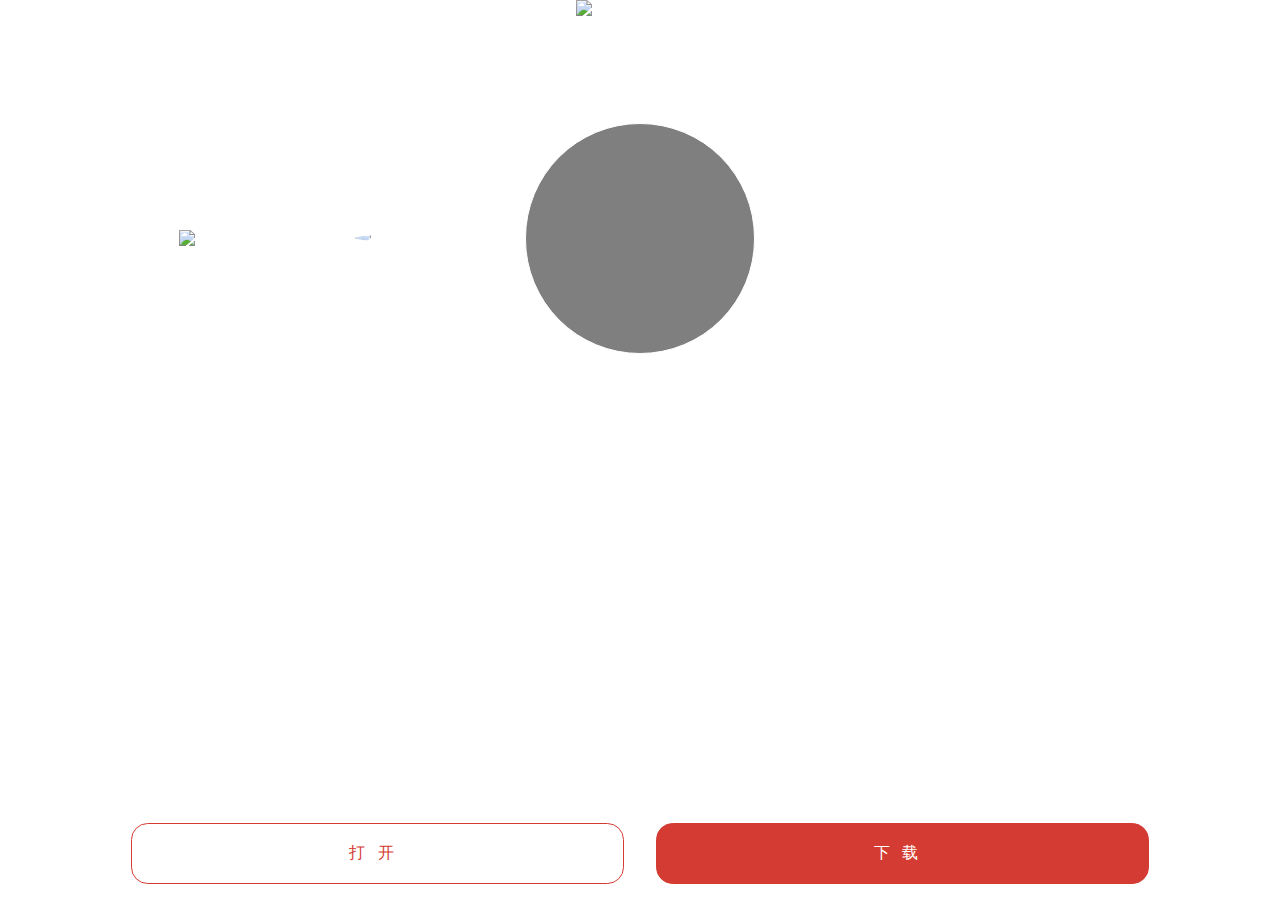
==== index.html @ 2666e6e7 "music-player-page" ====
<!DOCTYPE html>
<html lang="en">
<head>
    <meta charset="UTF-8">
    <meta name="viewport" content="width=device-width, user-scalable, initial-scale=1.0, maximum-scale=1.0, minimum-scale=1.0">
    <title>music play</title>
    <link rel="stylesheet" href="./song.css"></link>
</head>
<body>
    <div class="page">

        <div class="disc-container">
            <img class="pointer" src="//s3.music.126.net/m/s/img/needle-plus.png?994aa910ce3e4d242eb7076620b0e502">
            <div class="disc">
                <div class="icon-wrapper">
                    <svg class="icon icon-play">
                        <use xlink:href="#icon-play"></use>
                    </svg>
                    <svg class="icon icon-pause">
                        <use xlink:href="#icon-pause"></use>
                    </svg>
                </div>
                <img class="ring" src="//s3.music.126.net/m/s/img/disc-plus.png?b700b62e1971b351dcb8b8ce1c9ceea3">
                <img class="light" src="//s3.music.126.net/m/s/img/disc_light-plus.png?4392c8c9a8a33d4b2b2c33d3995503c9">
                <img class="cover" src="//p1.music.126.net/jI1EcP0FrAVpPlZdGXd5Cw==/109951163304640811.webp?imageView&thumbnail=1080y1080&quality=75&tostatic=0&type=webp">
            </div>
        </div>

        <div class="song-description">
            <h1>成全 - 林宥嘉</h1>
            <div class="lyric">
                <div class="lines">

                </div>
            </div>
        </div>

        <div class="links">
            <a href="#">打开</a>
            <a  class="main" href="#">下载</a>
        </div>
    </div>

    <script src="//at.alicdn.com/t/font_694920_ll7qi2ozxs9k9.js"></script>
    <script src="https://cdn.bootcss.com/jquery/3.3.1/jquery.min.js"></script>
    <script src="song.js"></script>
</body>
</html>
---- song.css ----
*{ margin: 0; padding: 0; box-sizing: border-box; }
*::before, *::after{ box-sizing: border-box; }

@keyframes circle{
    0% {
        transform: rotate(0deg);
    }
    100% {
        transform: rotate(360deg);
    }
}

.page{ display: flex; flex-direction: column; background: transparent no-repeat center url(//p3.music.126.net/bV4dRfOmzQRC1MgT2CnYaQ==/109951163309059029.jpg); height: 100vh;}

.disc-container{ position: relative; }
.disc-container .icon-wrapper{ position: absolute; z-index: 1; display: flex; justify-content: center; align-items: center; border: 1px solid white; height: 18vw; width: 18vw; border-radius: 50%; background: rgba(0,0,0,0.5); }

.disc-container .icon{ width: 10vw; fill: white; }
.disc-container .pointer{ width: 24vw; position: absolute; left: 45vw; }
.disc-container .disc{ display: flex; justify-content: center; align-items: center; margin-top: 18vw; }
.disc-container .ring{ width: 72vw; }
.disc-container .light{ width: 72vw; position: absolute; }
.disc-container .cover{ width: 44.5vw; position: absolute; border-radius: 50%; }
.disc-container.playing .light, .disc-container.playing .cover{ animation: circle 20s infinite linear; }

.disc-container .icon-pause{ display: none; }
.disc-container.playing .icon-pause{ display: block; }
.disc-container.playing .icon-play{ display: none; }

.song-description{ flex-grow: 1; color: #aeabac; text-align: center; line-height: 2; margin-top: 20px; }
.song-description h1{ color: white; font-size: 18px; }
.song-description p{ font-size: 14px; line-height: 24px; }
.song-description .lyric{ height: 72px; overflow: hidden; }
.song-description p.active{}

.page > .links{ display: flex; justify-content: center; align-items: center; color: #d43b32; }
.page > .links > a{ width: 38.5vw; margin: 1em; text-align: center; border: 1px solid #d43b32; background: transparent; color: inherit; padding: 1.5vw; text-decoration: none; border-radius: 1.3vw; letter-spacing: 1vw; }
.page > .links > a.main{ background: #d43b32; color: white;}
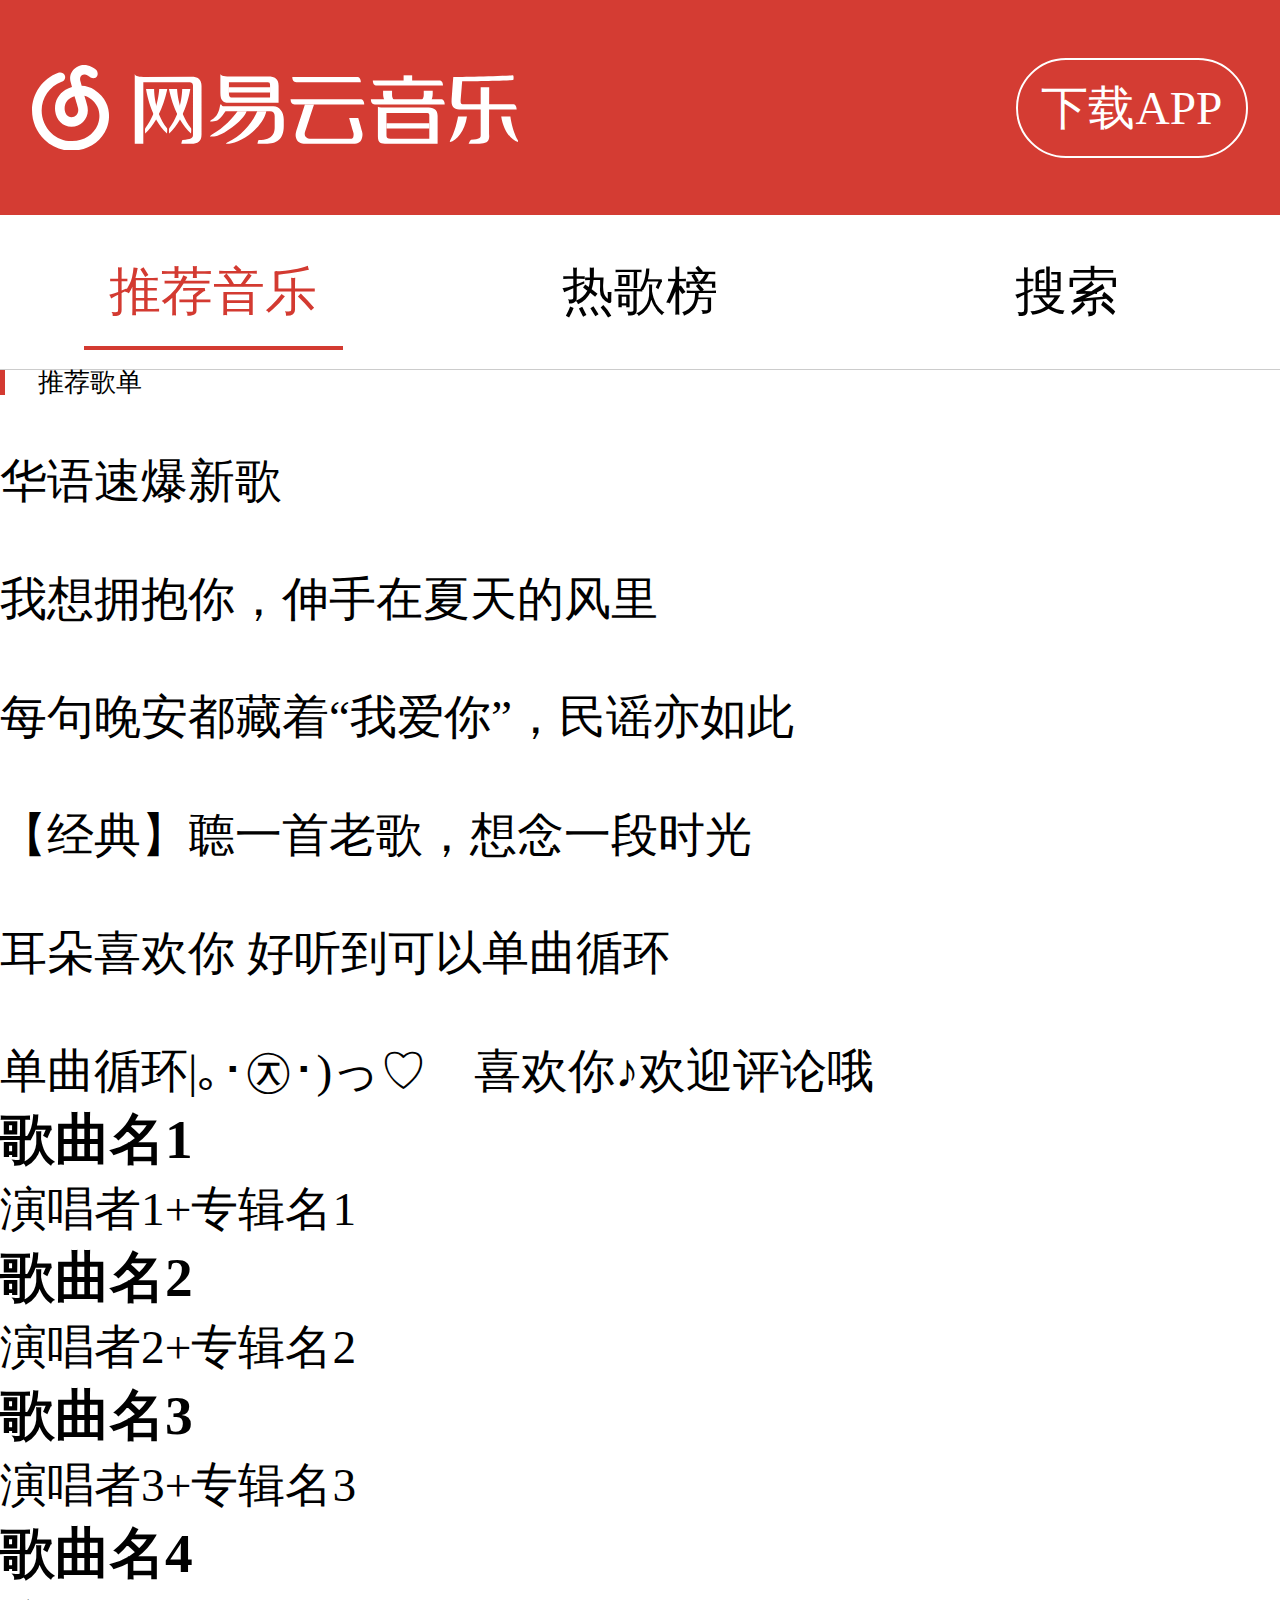
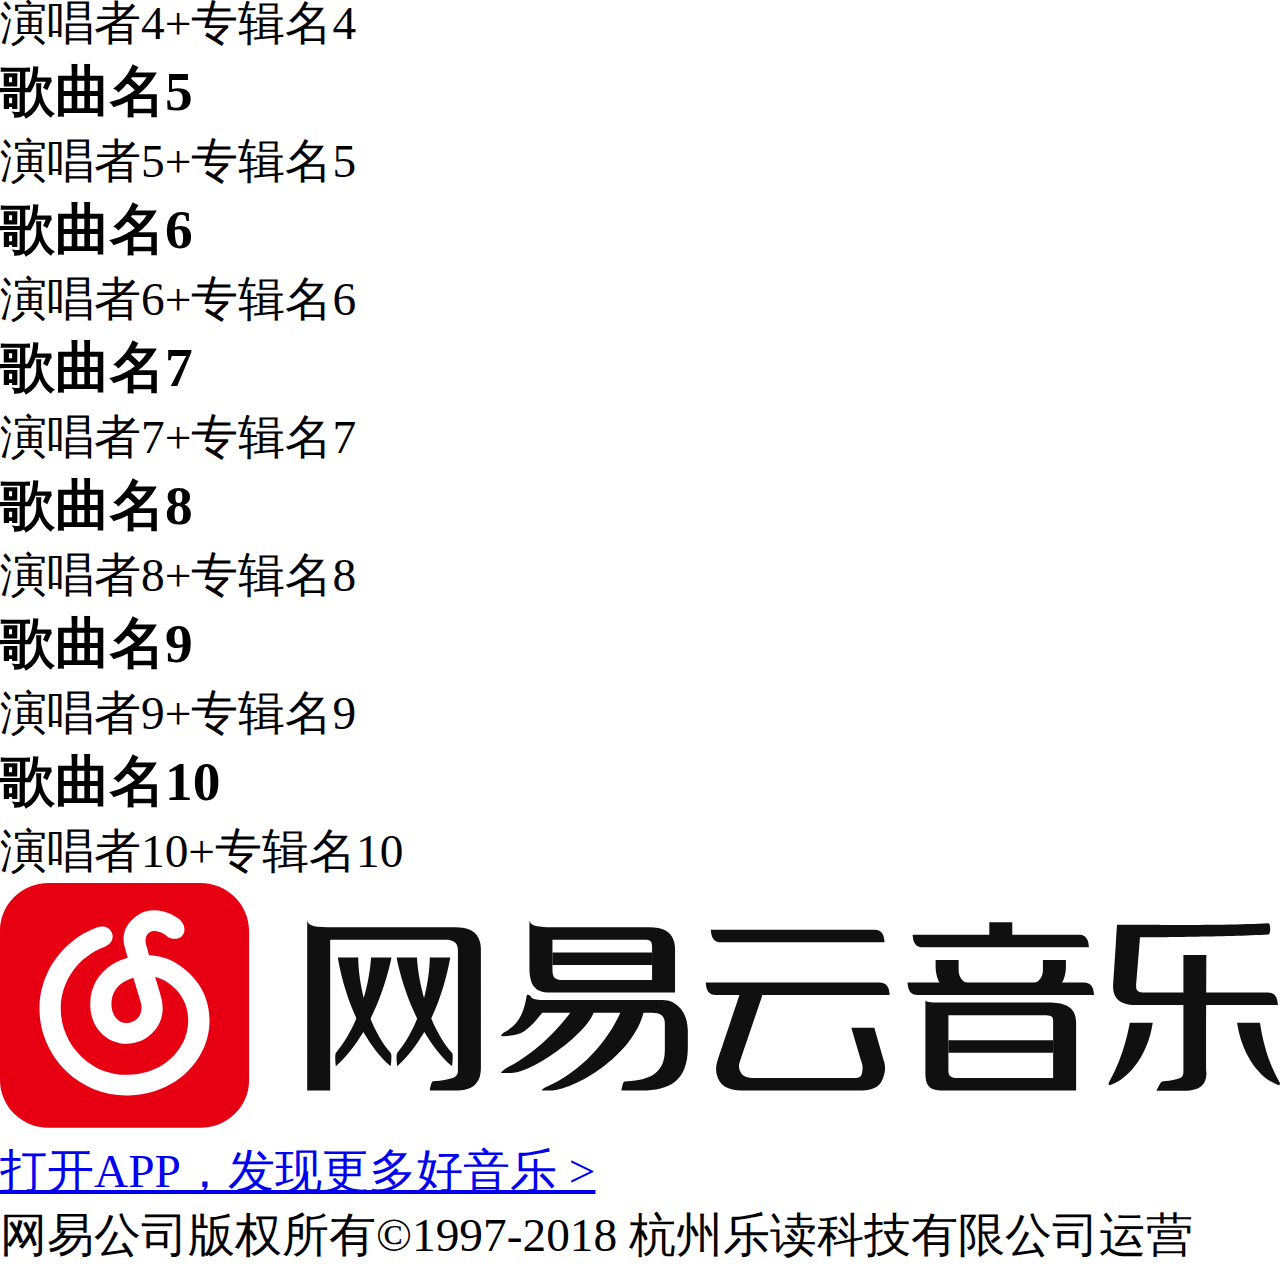
==== commit 211b1c72: "set siteNav" ====
--- a/index.html
+++ b/index.html
@@ -1,48 +1,187 @@
 <!DOCTYPE html>
 <html lang="en">
+
 <head>
     <meta charset="UTF-8">
-    <meta name="viewport" content="width=device-width, user-scalable, initial-scale=1.0, maximum-scale=1.0, minimum-scale=1.0">
-    <title>music play</title>
-    <link rel="stylesheet" href="./song.css"></link>
+    <title>网易云音乐</title>
+    <link rel="stylesheet" href="./index.css">
 </head>
+
 <body>
-    <div class="page">
+    <header class="topbar">
+        <svg class="logo" xmlns="http://www.w3.org/2000/svg" viewBox="0 0 284 50" data-reactid="6">
+            <g fill="#fff" data-reactid="7">
+                <path d="m36.37 14.412c-2.115-1.367-4.707-2.117-7.377-2.251l-.595-2.174.018.021c-.023-.064-.043-.127-.063-.189l-.176-.643c-.406-1.86.333-2.748.713-3.067.064-.048.131-.097.204-.145 1.74-1.154 4.218.695 4.357.804 1.1 1.055 3.112 1.315 4.198.236 1.098-1.091.836-3.132-.261-4.223-1.708-1.698-6.95-4.426-11.41-1.467-4.01 2.659-4.09 6.402-3.431 8.565l.8 2.927c-1.339.383-2.624.933-3.797 1.647-4.391 2.676-6.594 7.192-6.04 12.391.564 5.335 4.575 9.208 9.536 9.208 5.267 0 9.551-4.262 9.551-9.501-.071-1.251-.057-1.236-.226-2.354-.165-1.091-1.783-6.218-1.783-6.218.994.229 1.923.602 2.725 1.12 9.06 5.856 5.289 15.176 5.118 15.583-2.495 5.954-7.934 9.509-14.923 9.754-4.555.16-8.919-1.535-12.289-4.772-3.554-3.41-5.591-8.189-5.591-13.11 0-7.414 4.687-14.14 11.662-16.749 1.453-.542 2.625-2.087 1.822-3.881-.632-1.41-2.344-1.895-3.796-1.352-9.156 3.418-15.307 12.251-15.307 21.981 0 6.43 2.664 12.675 7.308 17.14 4.283 4.111 9.793 6.349 15.595 6.349.264 0 .529-.004.793-.014 9.142-.32 16.585-5.251 19.9-13.164 2.071-4.807 3.225-15.684-7.231-22.445m-9.396 12.139c0 2.157-1.764 3.911-3.933 3.911-2.407 0-3.734-2.179-3.949-4.204-.408-3.861 1.619-5.959 3.392-7.04.719-.438 1.509-.781 2.335-1.029 0 0 1.912 6.05 2.061 6.99.164 1.037.094 1.372.094 1.372"
+                    data-reactid="8"> </path>
+                <path d="m80.12 40.04c0 0-.333-2.724 0-3.144 7.73-9.758 7.56-22.887 7.56-22.887h4.738c-.082.452-2.448 16.971-12.298 26.03"
+                    data-reactid="9"></path>
+                <path d="m92.85 40.04c0 0 .333-2.724 0-3.144-7.729-9.758-8.131-22.887-8.131-22.887h-4.739c.082.452 3.02 16.971 12.87 26.03"
+                    data-reactid="10"></path>
+                <path d="m66.12 40.04c0 0-.332-2.724 0-3.144 7.711-9.758 8.138-22.887 8.138-22.887h4.727c-.081.452-3.038 16.971-12.865 26.03"
+                    data-reactid="11"></path>
+                <path d="m78.82 40.04c0 0 .332-2.724 0-3.144-7.71-9.758-7.515-22.887-7.515-22.887h-4.728c.081.452 2.417 16.971 12.243 26.03"
+                    data-reactid="12"></path>
+                <path d="m93.1 6.82l-28.11.201c-3.618-.045-5-.822-5-2.01 0 .757 0 37.4 0 41.02l5-.006v-36h26c1.756 0 3 .17 3 2v29c0 1.688-1.27 2.27-6.06 2.818-.408.047-.708 2.188-.708 2.188h5.881c3.547 0 5.881-1.355 5.881-5.428v-28.351c.0001-4.072-2.333-5.428-5.88-5.428"
+                    data-reactid="13"></path>
+                <path d="m154.33 10.02h37.67c-.106-1.835-.617-3.01-2.354-3.01h-37.67c.106 1.833.618 3.01 2.354 3.01" data-reactid="14"></path>
+                <path d="m191.6 20.02h-40.624c.108 1.835.627 3.01 2.39 3.01h40.623c-.108-1.835-.628-3.01-2.389-3.01" data-reactid="15"></path>
+                <path fill-rule="evenodd" d="m232 37.03h-25.01v-3.01h25.01v3.01" data-reactid="16"></path>
+                <path d="m221.98 10.02v-3.996h-5v3.995h5" data-reactid="17"></path>
+                <path d="m237.61 9.03h-38.613c.107 1.816.623 2.979 2.376 2.979h38.614c-.107-1.817-.623-2.979-2.377-2.979" data-reactid="18"></path>
+                <path d="m238.62 20.05h-40.771c.106 1.835.619 3.01 2.363 3.01h40.771c-.107-1.836-.619-3.01-2.363-3.01" data-reactid="19"></path>
+                <path d="m192.76 39.03c-.751-2.811-2.252-8.094-2.252-8.094h-5.314c0 0 1.721 6.03 2.406 8.371.337 1.148.185 1.649.104 2.265-.21 1.587-.896 1.433-2.51 1.433h-23.03c-2.757 0-3.196-2.519-2.805-3.695 1.51-4.541 5.313-16.293 5.313-16.293h-5.313c0 0-3.673 11.45-5.153 16.01-.364 1.123-.271 2.446-.16 2.994.595 2.951 2.752 3.998 5.757 3.998h27.749c3 0 4.677-1.048 5.271-3.999.108-.549.332-1.493-.068-2.994"
+                    data-reactid="20"></path>
+                <path d="m230.34 24.87h-24.816c-2.188.021-3.546-.115-3.546-.602 0 0 0 14.237 0 17.453 0 4.063 1.755 4.212 5.317 4.212h29.545v-16.248c0-4.064-2.936-4.815-6.5-4.815m1.65 5.563v12.585h-22.665c-1.747 0-2.343-.427-2.343-1.798v-13.185h22.08c1.748 0 2.928-.157 2.928 1.198v1.2"
+                    data-reactid="21"></path>
+                <path d="m210.24 17.581v-.642-1.926h-5.235v1.926c0 1.534.444 3.056.974 4.086h7.02c-1.736 0-2.762-1.495-2.762-3.444" data-reactid="22"></path>
+                <path d="m233.98 16.939v-1.926h-5.236v1.926.642c0 1.949-1.023 3.444-2.764 3.444h7.03c.53-1.029.967-2.551.967-4.086" data-reactid="23"></path>
+                <path d="m261.99 13.02v28c0 1.704-.629 2.146-5.625 2.702-.426.047-1.377 2.285-1.377 2.285h6.276c3.407 0 5.726-.923 5.718-4.341-.018-8 0-28.638 0-28.638l-4.992-.008"
+                    data-reactid="24"></path>
+                <path d="m283.82 44.12c.38.664 0 .904 0 .904-3.755-.994-8.592-6.405-9.842-15h5.367c.0001 0 .891 7.844 4.475 14.1" data-reactid="25"></path>
+                <path fill-rule="evenodd" d="m138.98 16.02h-23.99v-2.994h23.99v2.994" data-reactid="26"></path>
+                <path d="m138.02 6.771h-22.663c-4.02 0-5.367-.559-5.367-1.76 0 .736 0 7.626 0 11.147 0 3.961 1.175 5.867 4.771 5.867h23.259 5.963v-9.974c0-3.961-2.367-5.28-5.963-5.28m.971 12.257h-21.648c-1.761 0-2.36-.543-2.36-2.253v-6.759h21.649c1.761 0 2.36-.02 2.36 1.69v7.322z"
+                    data-reactid="27"></path>
+                <path d="m120 27.05c-2.535 3.611-7.836 9.777-14.92 13.465-.411.214-1.535 1.204-1.182 1.204.738 0 .308 0 2.363 0 4.674 0 17.408-9.327 19.06-14.669h-5.318"
+                    data-reactid="28"></path>
+                <path d="m131.52 27.05c-2.977 7.094-9.188 14.377-17.283 18.05-.421.19-1.24.827-.887.827.886 0 1.33 0 1.773 0 5.411 0 19.244-8.176 21.715-18.881h-5.318"
+                    data-reactid="29"></path>
+                <path d="m147 31.62c0-4.074-2.461-7.6-6.01-7.6h-28c-1.267-.03-1.884.167-2.197-.548-.226-.516-.883-.452-.883-.452-.686 4.109-1.573 7.03-5.299 9.05-.159.07-.978.863-.441.905 1.038.079 2.656-.217 3.532-.453 2.042-.551 3.583-3.196 5.288-5.504h26c1.769.007 2.712.957 2.712 2.788v6.337c0 2.745-.478 7.693-9.3 7.693-.411 0-.708 2.188-.708 2.188h4.709c6.263 0 10.598-2.224 10.598-10.334v-4.072z"
+                    data-reactid="30"></path>
+                <path d="m280.64 22.968h-27.681c-1.758 0-2.786.011-2.65-1.763.145-1.885.884-11.729.884-11.729 2.38-.002 19.912-.12 29.595-.69.567-.033.575-2.796 0-2.76-10.47.648-34.798.995-34.798.995s-.693 9.675-.98 13.724c-.291 4.081 2.043 5.29 5.595 5.29h32.392c-.107-1.87-.619-3.067-2.357-3.067"
+                    data-reactid="31"></path>
+                <path d="m244.15 44.12c-.369.664 0 .904 0 .904 3.641-.994 8.617-6.405 9.83-15h-5.203c0 0-1.152 7.844-4.627 14.1" data-reactid="32"></path>
+            </g>
+        </svg>
+        <a class="downloadApp" href="#">下载APP</a>
+    </header>
+    <nav class="siteNav">
+        <ol>
+            <li class="active"><span>推荐音乐</span></li>
+            <li><span>热歌榜</span></li>
+            <li><span>搜索</span></li>
+        </ol>
+    </nav>
+    <section class="playlists">
+        <h2>推荐歌单</h2>
+        <ul>
+            <li>
+                <img src="" alt="">
+                <p>华语速爆新歌</p>
+            </li>
+            <li>
+                <img src="" alt="">
+                <p>我想拥抱你，伸手在夏天的风里</p>
+            </li>
+            <li>
+                <img src="" alt="">
+                <p>每句晚安都藏着“我爱你”，民谣亦如此</p>
+            </li>
+            <li>
+                <img src="" alt="">
+                <p>【经典】聼一首老歌，想念一段时光</p>
+            </li>
+            <li>
+                <img src="" alt="">
+                <p>耳朵喜欢你 好听到可以单曲循环</p>
+            </li>
+            <li>
+                <img src="" alt="">
+                <p>单曲循环|｡･㉨･)っ♡　喜欢你♪欢迎评论哦</p>
+            </li>
+        </ul>
+    </section>
+    <section class="lastestMusic">
+        <ol>
+            <li>
+                <h3>歌曲名1</h3>
+                演唱者1+专辑名1
+                <a href="#"></a>
+            </li>
+            <li>
+                <h3>歌曲名2</h3>
+                演唱者2+专辑名2
+                <a href="#"></a>
+            </li>
+            <li>
+                <h3>歌曲名3</h3>
+                演唱者3+专辑名3
+                <a href="#"></a>
+            </li>
+            <li>
+                <h3>歌曲名4</h3>
+                演唱者4+专辑名4
+                <a href="#"></a>
+            </li>
+            <li>
+                <h3>歌曲名5</h3>
+                演唱者5+专辑名5
+                <a href="#"></a>
+            </li>
+            <li>
+                <h3>歌曲名6</h3>
+                演唱者6+专辑名6
+                <a href="#"></a>
+            </li>
+            <li>
+                <h3>歌曲名7</h3>
+                演唱者7+专辑名7
+                <a href="#"></a>
+            </li>
+            <li>
+                <h3>歌曲名8</h3>
+                演唱者8+专辑名8
+                <a href="#"></a>
+            </li>
+            <li>
+                <h3>歌曲名9</h3>
+                演唱者9+专辑名9
+                <a href="#"></a>
+            </li>
+            <li>
+                <h3>歌曲名10</h3>
+                演唱者10+专辑名10
+                <a href="#"></a>
+            </li>
+        </ol>
+    </section>
+    <section class="art">
+        <svg class="logosvg" xmlns="http://www.w3.org/2000/svg" viewBox="0 0 460 88">
+            <path fill-rule="evenodd" fill="#e60012" d="M0,17.171C0,7.688,7.819,0,17.466,0h54.583 c9.646,0,17.466,7.688,17.466,17.171v53.658c0,4.742-1.705,8.789-5.116,12.142c-3.411,3.354-7.527,5.03-12.351,5.03H17.466 C7.819,88.001,0,80.313,0,70.829V17.171z"></path>
+            <path fill="#fff" d="m63.6 29c-2.874-1.817-6.396-2.814-10.02-2.993l-.808-2.892.024.027c-.031-.086-.059-.17-.086-.252l-.239-.855c-.552-2.473.454-3.653.969-4.078.088-.064.179-.129.277-.192 2.364-1.535 5.731.924 5.92 1.068 1.494 1.403 4.229 1.75 5.704.314 1.491-1.451 1.136-4.165-.354-5.617-2.32-2.258-9.443-5.885-15.504-1.951-5.45 3.537-5.558 8.515-4.662 11.392l1.086 3.893c-1.819.51-3.564 1.241-5.159 2.191-5.967 3.559-8.96 9.565-8.212 16.479.767 7.097 6.216 12.247 12.957 12.247 7.157 0 12.978-5.668 12.978-12.636-.097-1.664-.077-1.644-.307-3.131-.224-1.451-2.422-8.271-2.422-8.271 1.35.304 2.613.801 3.702 1.489 12.307 7.788 7.186 20.18 6.955 20.726-3.389 7.919-10.78 12.646-20.277 12.973-6.188.214-12.12-2.041-16.697-6.346-4.829-4.537-7.598-10.895-7.598-17.44 0-9.859 6.369-18.812 15.847-22.274 1.973-.722 3.567-2.776 2.476-5.162-.859-1.875-3.185-2.52-5.158-1.798-12.44 4.546-20.798 16.294-20.798 29.23 0 8.552 3.619 16.857 9.929 22.788 5.819 5.469 13.307 8.445 21.19 8.444.358 0 .719-.006 1.078-.018 12.422-.427 22.536-6.984 27.04-17.509 2.812-6.392 4.38-20.857-9.827-29.85m-12.768 16.15c0 2.868-2.397 5.202-5.344 5.202-3.271 0-5.073-2.898-5.365-5.592-.555-5.135 2.2-7.926 4.609-9.363.977-.582 2.051-1.038 3.172-1.369 0 0 2.598 8.05 2.801 9.297.223 1.379.127 1.825.127 1.825"></path>
+            <g fill="#101010">
+                <path d="m142.75 65.867c0 0-.516-4.094 0-4.726 11.981-14.67 11.718-34.407 11.718-34.407h7.344c-.126.678-3.794 25.512-19.06 39.13"></path>
+                <path d="m162.48 65.867c0 0 .516-4.094 0-4.726-11.981-14.67-12.603-34.407-12.603-34.407h-7.345c.126.678 4.681 25.512 19.948 39.13"></path>
+                <path d="m120.71 65.867c0 0-.515-4.094 0-4.726 11.981-14.67 12.644-34.407 12.644-34.407h7.345c-.126.678-4.721 25.512-19.989 39.13"></path>
+                <path d="m140.44 65.867c0 0 .516-4.094 0-4.726-11.98-14.67-11.677-34.407-11.677-34.407h-7.345c.126.678 3.755 25.512 19.02 39.13"></path>
+                <path d="m163.65 15.904h-45.905c-5.649-.067-7.345-.93-7.345-2.708 0 1.133 0 55.958 0 61.37h8.263v-54.15h41.31c2.741 0 4.591.871 4.591 3.61v43.32c0 2.523-1.514 3.124-8.996 3.947-.636.07-1.104 3.272-1.104 3.272h9.181c5.537 0 9.182-2.029 9.182-8.122v-42.42c0-6.093-3.645-8.123-9.182-8.123"></path>
+                <path d="m259.13 21.319h58.759c-.166-2.751-.963-4.513-3.673-4.513h-58.759c.167 2.752.963 4.513 3.673 4.513"></path>
+                <path d="m316.06 35.761h-62.43c.166 2.751.964 4.513 3.672 4.513h62.43c-.167-2.752-.963-4.513-3.672-4.513"></path>
+                <path fill-rule="evenodd" d="m378.49 61.03h-37.642v-4.512h37.642v4.512"></path>
+                <path d="m363.8 20.426v-6.318h-8.255v6.318h8.255"></path>
+                <path d="m387.67 18.612h-59.678c.167 2.751.964 4.513 3.673 4.513h59.677c-.166-2.752-.963-4.513-3.672-4.513"></path>
+                <path d="m389.51 35.761h-63.35c.166 2.751.963 4.513 3.673 4.513h63.35c-.166-2.752-.963-4.513-3.673-4.513"></path>
+                <path d="m317.72 64.11c-1.168-4.204-3.503-12.11-3.503-12.11h-8.263c0 0 2.677 9.02 3.742 12.521.523 1.718.286 2.467.16 3.387-.326 2.373-1.394 2.144-3.902 2.144h-35.806c-4.287 0-4.971-3.768-4.361-5.528 2.349-6.791 8.263-24.368 8.263-24.368h-8.263c0 0-5.711 17.13-8.01 23.951-.566 1.68-.422 3.659-.25 4.479.924 4.414 4.279 5.979 8.951 5.979h43.15c4.672 0 7.272-1.567 8.196-5.981.173-.821.523-2.234-.101-4.479"></path>
+                <path d="m376.65 42.98h-38.561c-3.396.032-5.509-.172-5.509-.902 0 0 0 21.352 0 26.18 0 6.094 2.727 6.317 8.264 6.317h45.904v-24.368c.0001-6.095-4.561-7.222-10.1-7.222m1.836 8.124v18.954h-33.97c-2.74 0-3.672-.643-3.672-2.707v-19.857h33.05c2.739 0 4.59-.237 4.59 1.805v1.805"></path>
+                <path d="m344.52 31.25v-.902-2.708h-8.263v2.708c0 2.157.702 4.296 1.537 5.744h11.08c-2.74 0-4.357-2.104-4.357-4.842"></path>
+                <path d="m383.08 30.346v-2.708h-8.263v2.708.902c0 2.738-1.617 4.842-4.362 4.842h11.1c.836-1.448 1.526-3.587 1.526-5.744"></path>
+                <path d="m425.31 25.832v41.519c0 2.523-.153 3.124-7.634 3.947-.637.07-2.061 3.386-2.061 3.386h9.396c5.102 0 8.572-1.367 8.561-6.431-.026-11.852 0-42.42 0-42.42h-8.262"></path>
+                <path d="m459.74 71.3c.586.993 0 1.354 0 1.354-5.779-1.489-13.224-9.586-15.15-22.45h8.263c-.0001-.0001 1.37 11.738 6.885 21.1"></path>
+                <path fill-rule="evenodd" d="m234.35 29.432h-35.818v-4.492h35.818v4.492"></path>
+                <path d="m233.43 15.904h-34.888c-6.191 0-8.263-.859-8.263-2.708 0 1.133 0 11.732 0 17.15 0 6.093 1.809 9.02 7.345 9.02h35.807 9.181v-15.343c-.002-6.093-3.646-8.123-9.182-8.123m.918 18.953h-32.13c-2.741 0-3.672-.871-3.672-3.609v-10.831h32.13c2.74 0 3.672-.032 3.672 2.708v11.732"></path>
+                <path d="m205.2 46.25c-3.938 5.417-12.175 14.665-23.18 20.2-.637.319-2.384 1.805-1.836 1.805 1.147 0 .479 0 3.672 0 7.262 0 27.05-13.988 29.609-22h-8.263"></path>
+                <path d="m223.1 46.25c-4.625 10.639-14.276 21.563-26.854 27.08-.654.286-1.926 1.24-1.377 1.24 1.376 0 2.066 0 2.754 0 8.409 0 29.902-12.262 33.741-28.317h-8.264"></path>
+                <path d="m247.2 53.02c0-6.095-3.645-10.944-9.181-10.944h-43.15c-1.977-.045-3.645-.172-4.132-1.241-.352-.771-1.376-.676-1.376-.676-1.069 6.146-2.452 10.509-8.263 13.538-.25.105-1.524 1.292-.688 1.354 1.619.119 4.143-.324 5.508-.677 3.185-.823 6.293-4.333 8.952-7.785h39.479c2.757.011 4.59.984 4.59 3.724v9.477c0 4.106-.745 11.507-14.502 11.507-.64 0-1.104 3.272-1.104 3.272h7.345c9.767 0 16.525-3.325 16.525-15.456v-6.093z"></path>
+                <path d="m455.61 39.37h-43.15c-2.741 0-4.344.015-4.132-2.595.224-2.775 1.377-17.262 1.377-17.262 3.71-.003 31.04-.176 46.13-1.016.884-.05.896-4.114 0-4.062-15.1.884-46.13.563-46.13.563h-8.264c0 0-.927 15.14-1.376 21.1-.453 6.01 3.186 7.785 8.722 7.785h50.5c-.165-2.75-.962-4.511-3.672-4.511"></path>
+                <path d="m398.69 71.3c-.585.993 0 1.354 0 1.354 5.778-1.489 13.682-9.586 15.608-22.45h-8.264c0-.0001-1.829 11.738-7.344 21.1"></path>
+            </g>
+        </svg>
+        <a href="#">
+            打开APP，发现更多好音乐 >
+        </a>
+        <footer class="copyright">
+            网易公司版权所有©1997-2018   杭州乐读科技有限公司运营
+        </footer>
+    </section>
+</body>
 
-        <div class="disc-container">
-            <img class="pointer" src="//s3.music.126.net/m/s/img/needle-plus.png?994aa910ce3e4d242eb7076620b0e502">
-            <div class="disc">
-                <div class="icon-wrapper">
-                    <svg class="icon icon-play">
-                        <use xlink:href="#icon-play"></use>
-                    </svg>
-                    <svg class="icon icon-pause">
-                        <use xlink:href="#icon-pause"></use>
-                    </svg>
-                </div>
-                <img class="ring" src="//s3.music.126.net/m/s/img/disc-plus.png?b700b62e1971b351dcb8b8ce1c9ceea3">
-                <img class="light" src="//s3.music.126.net/m/s/img/disc_light-plus.png?4392c8c9a8a33d4b2b2c33d3995503c9">
-                <img class="cover" src="//p1.music.126.net/jI1EcP0FrAVpPlZdGXd5Cw==/109951163304640811.webp?imageView&thumbnail=1080y1080&quality=75&tostatic=0&type=webp">
-            </div>
-        </div>
-
-        <div class="song-description">
-            <h1>成全 - 林宥嘉</h1>
-            <div class="lyric">
-                <div class="lines">
-
-                </div>
-            </div>
-        </div>
-
-        <div class="links">
-            <a href="#">打开</a>
-            <a  class="main" href="#">下载</a>
-        </div>
-    </div>
-
-    <script src="//at.alicdn.com/t/font_694920_ll7qi2ozxs9k9.js"></script>
-    <script src="https://cdn.bootcss.com/jquery/3.3.1/jquery.min.js"></script>
-    <script src="song.js"></script>
-</body>
 </html>--- a/index.css
+++ b/index.css
@@ -0,0 +1,25 @@
+*{ margin: 0; padding: 0; box-sizing: border-box; }
+*::before, *::after{ box-sizing: border-box; }
+ul,ol{ list-style: none; }
+
+body{ font-size: 3.7vw; }
+
+section>h2:first-child{ font-size: 2vw; border-left: 5px solid #d33a31; margin: 1 6em 6; font-weight: normal; padding-left: 2.6vw; line-height: 1; }
+
+.topbar{ background: #d43c33; padding: 4.5vw 2.5vw; display: flex; align-items: center; justify-content: space-between; }
+.topbar .logo{ width: 38vw; }
+.topbar .downloadApp{ line-height: 7.5vw; border: 2px solid white; border-radius: 4.25vw; display: block; color: white; text-decoration: none; padding: 0 .5em; }
+
+.siteNav{}
+.siteNav > ol{ display:flex; text-align: center; line-height: 12vw; border-bottom: 1px solid #ccc; font-size: 1.1em; }
+.siteNav > ol > li{ flex: 1; }
+.siteNav > ol > li.active{ color: #d33a31; }
+.siteNav > ol > li> span{ height: 10vw; line-height: 11vw; display: inline-block; position: relative; }
+.siteNav > ol > li.active> span::before{ content: ''; position: absolute; bottom: 0; border-top: 4px solid #d33a31; left: -2vw; right: -2vw; }
+
+
+.playlists{ margin-top: 5 5vw; }
+
+.lastestMusic{}
+
+section.art{}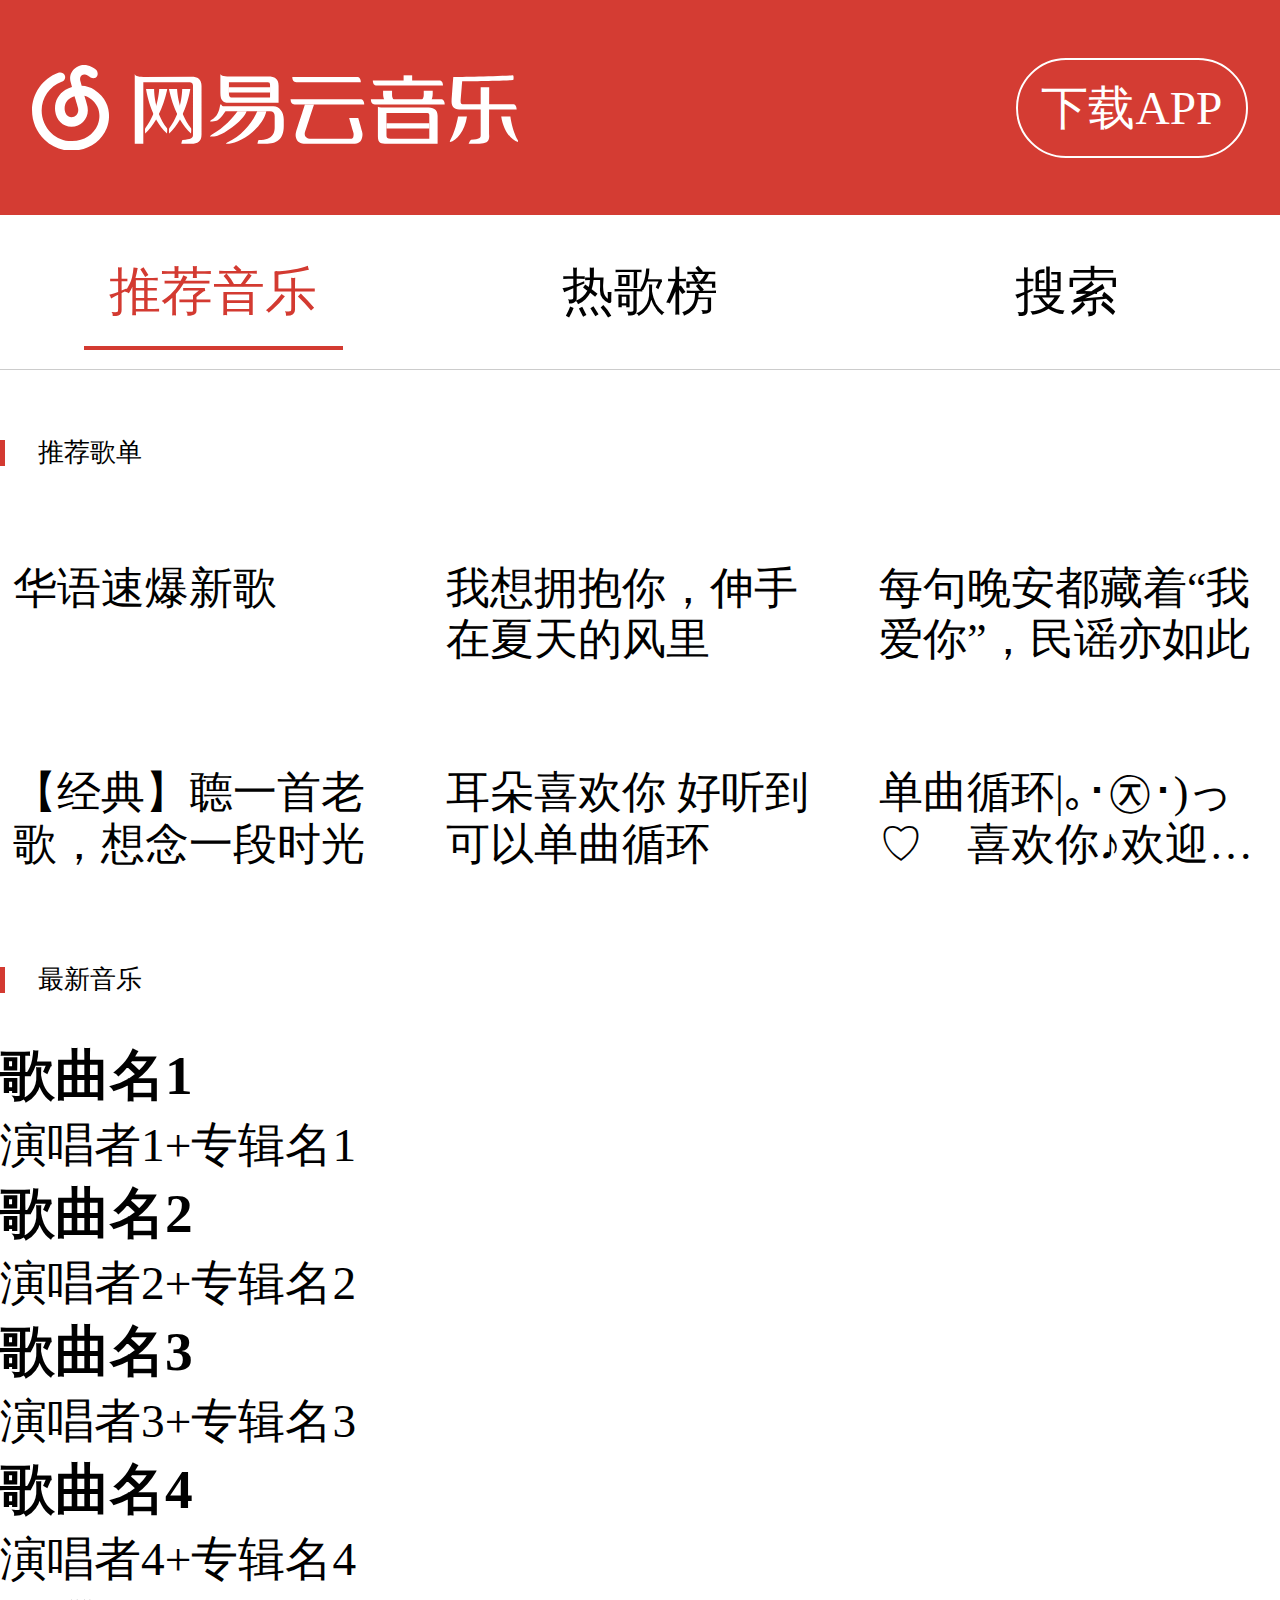
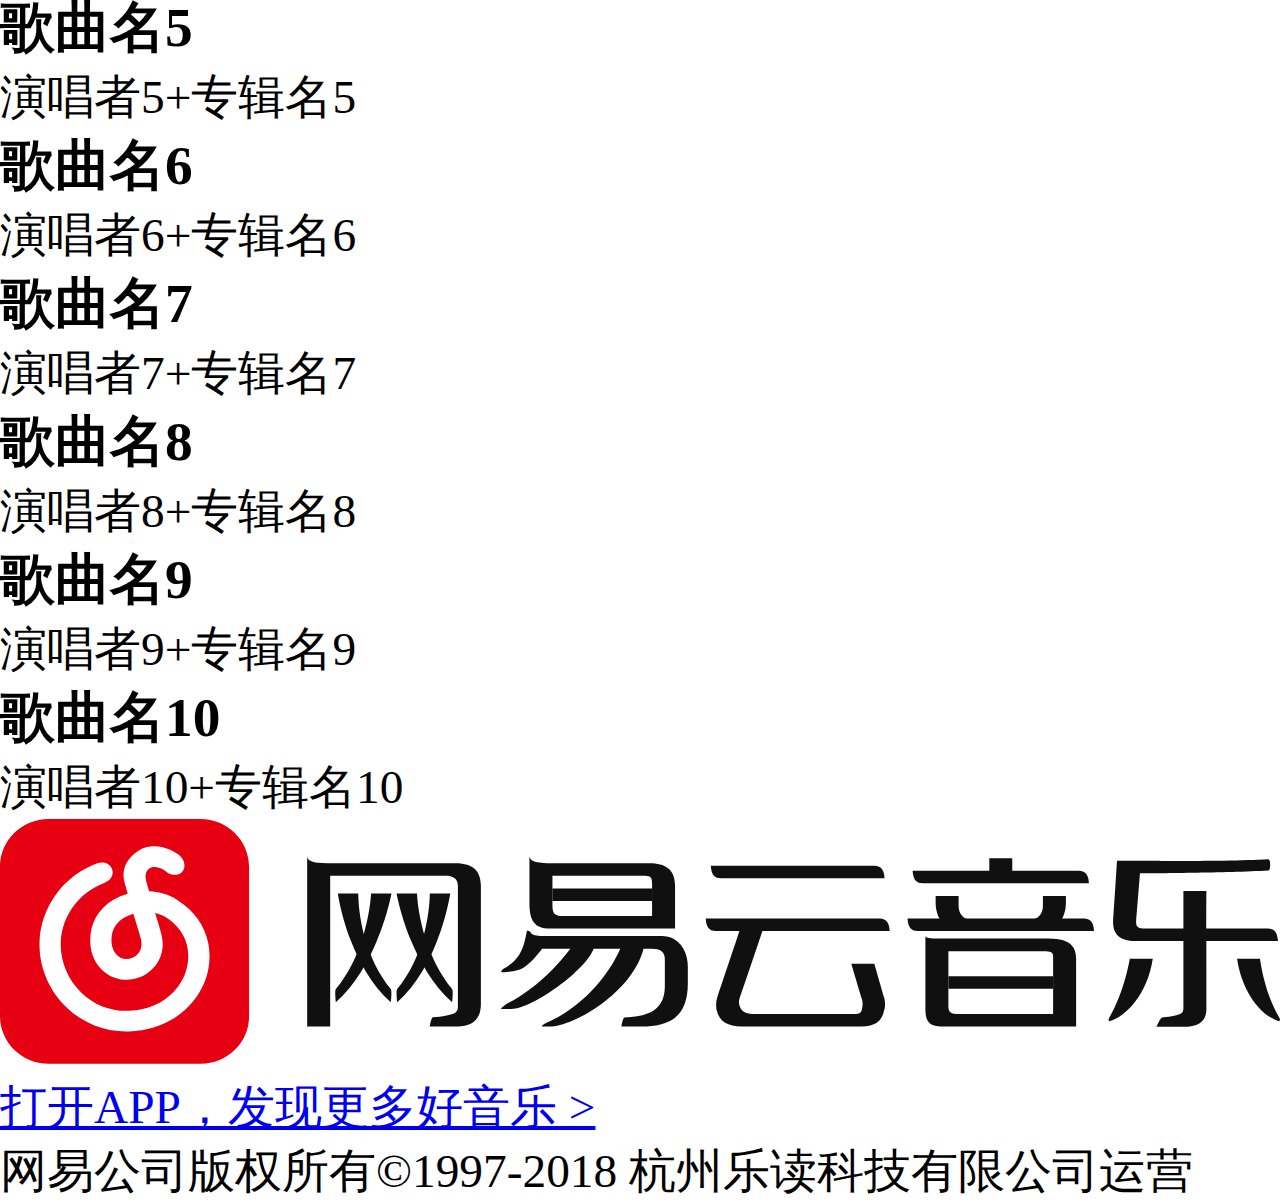
==== commit 10a24d7c: "finsh 推荐歌单" ====
--- a/index.html
+++ b/index.html
@@ -4,6 +4,7 @@
 <head>
     <meta charset="UTF-8">
     <title>网易云音乐</title>
+    <meta name="viewport" content="width=device-width, user-scalable: no, initial-scale=1.0, maximum-scale=1.0, minimum-scale=1.0">
     <link rel="stylesheet" href="./index.css">
 </head>
 
@@ -65,32 +66,33 @@
         <h2>推荐歌单</h2>
         <ul>
             <li>
-                <img src="" alt="">
+                <img src="http://p1.music.126.net/-rf54BLyyQZX6tgEMHCn8Q==/109951163333410710.webp?imageView&thumbnail=246x0&quality=75&tostatic=0&type=webp" alt="">
                 <p>华语速爆新歌</p>
             </li>
             <li>
-                <img src="" alt="">
+                <img src="http://p1.music.126.net/uP9h_fxIOWo156F0K3bwuQ==/18689498651141999.webp?imageView&thumbnail=246x0&quality=75&tostatic=0&type=webp" alt="">
                 <p>我想拥抱你，伸手在夏天的风里</p>
             </li>
             <li>
-                <img src="" alt="">
+                <img src="http://p1.music.126.net/IowpWhefSiL_okJ8YV7ORw==/109951163299053384.webp?imageView&thumbnail=246x0&quality=75&tostatic=0&type=webp" alt="">
                 <p>每句晚安都藏着“我爱你”，民谣亦如此</p>
             </li>
             <li>
-                <img src="" alt="">
+                <img src="http://p1.music.126.net/1Rm6svUKKfIwfJKfRLy35w==/109951163131897495.webp?imageView&thumbnail=246x0&quality=75&tostatic=0&type=webp" alt="">
                 <p>【经典】聼一首老歌，想念一段时光</p>
             </li>
             <li>
-                <img src="" alt="">
+                <img src="http://p1.music.126.net/rRqvi4pUZR9zuifBIECh9g==/109951163194369056.webp?imageView&thumbnail=246x0&quality=75&tostatic=0&type=webp" alt="">
                 <p>耳朵喜欢你 好听到可以单曲循环</p>
             </li>
             <li>
-                <img src="" alt="">
+                <img src="http://p1.music.126.net/TkmU2PbqMX30IS_LwAna7g==/109951163213987583.webp?imageView&thumbnail=246x0&quality=75&tostatic=0&type=webp" alt="">
                 <p>单曲循环|｡･㉨･)っ♡　喜欢你♪欢迎评论哦</p>
             </li>
         </ul>
     </section>
     <section class="lastestMusic">
+        <h2>最新音乐</h2>
         <ol>
             <li>
                 <h3>歌曲名1</h3>
--- a/index.css
+++ b/index.css
@@ -4,7 +4,7 @@
 
 body{ font-size: 3.7vw; }
 
-section>h2:first-child{ font-size: 2vw; border-left: 5px solid #d33a31; margin: 1 6em 6; font-weight: normal; padding-left: 2.6vw; line-height: 1; }
+section>h2:first-child{ font-size: 2vw; border-left: 5px solid #d33a31; margin: 1.8em 0; font-weight: normal; padding-left: 2.6vw; line-height: 1; }
 
 .topbar{ background: #d43c33; padding: 4.5vw 2.5vw; display: flex; align-items: center; justify-content: space-between; }
 .topbar .logo{ width: 38vw; }
@@ -18,7 +18,11 @@
 .siteNav > ol > li.active> span::before{ content: ''; position: absolute; bottom: 0; border-top: 4px solid #d33a31; left: -2vw; right: -2vw; }
 
 
-.playlists{ margin-top: 5 5vw; }
+.playlists{ margin-top: 5.5vw; }
+.playlists > ul{ display: flex; flex-wrap: wrap; justify-content: space-between; font-size: 0.93em; }
+.playlists > ul img{ width: 100%; }
+.playlists > ul > li{ width: calc(33.333333% - 1vw); margin-bottom: 4vw; }
+.playlists > ul li p{ padding: 0 1vw; line-height: 4vw; height: 8vw; display: -webkit-box; -webkit-line-clamp: 2; -webkit-box-orient: vertical; overflow: hidden; text-overflow: ellipsis;}
 
 .lastestMusic{}
 
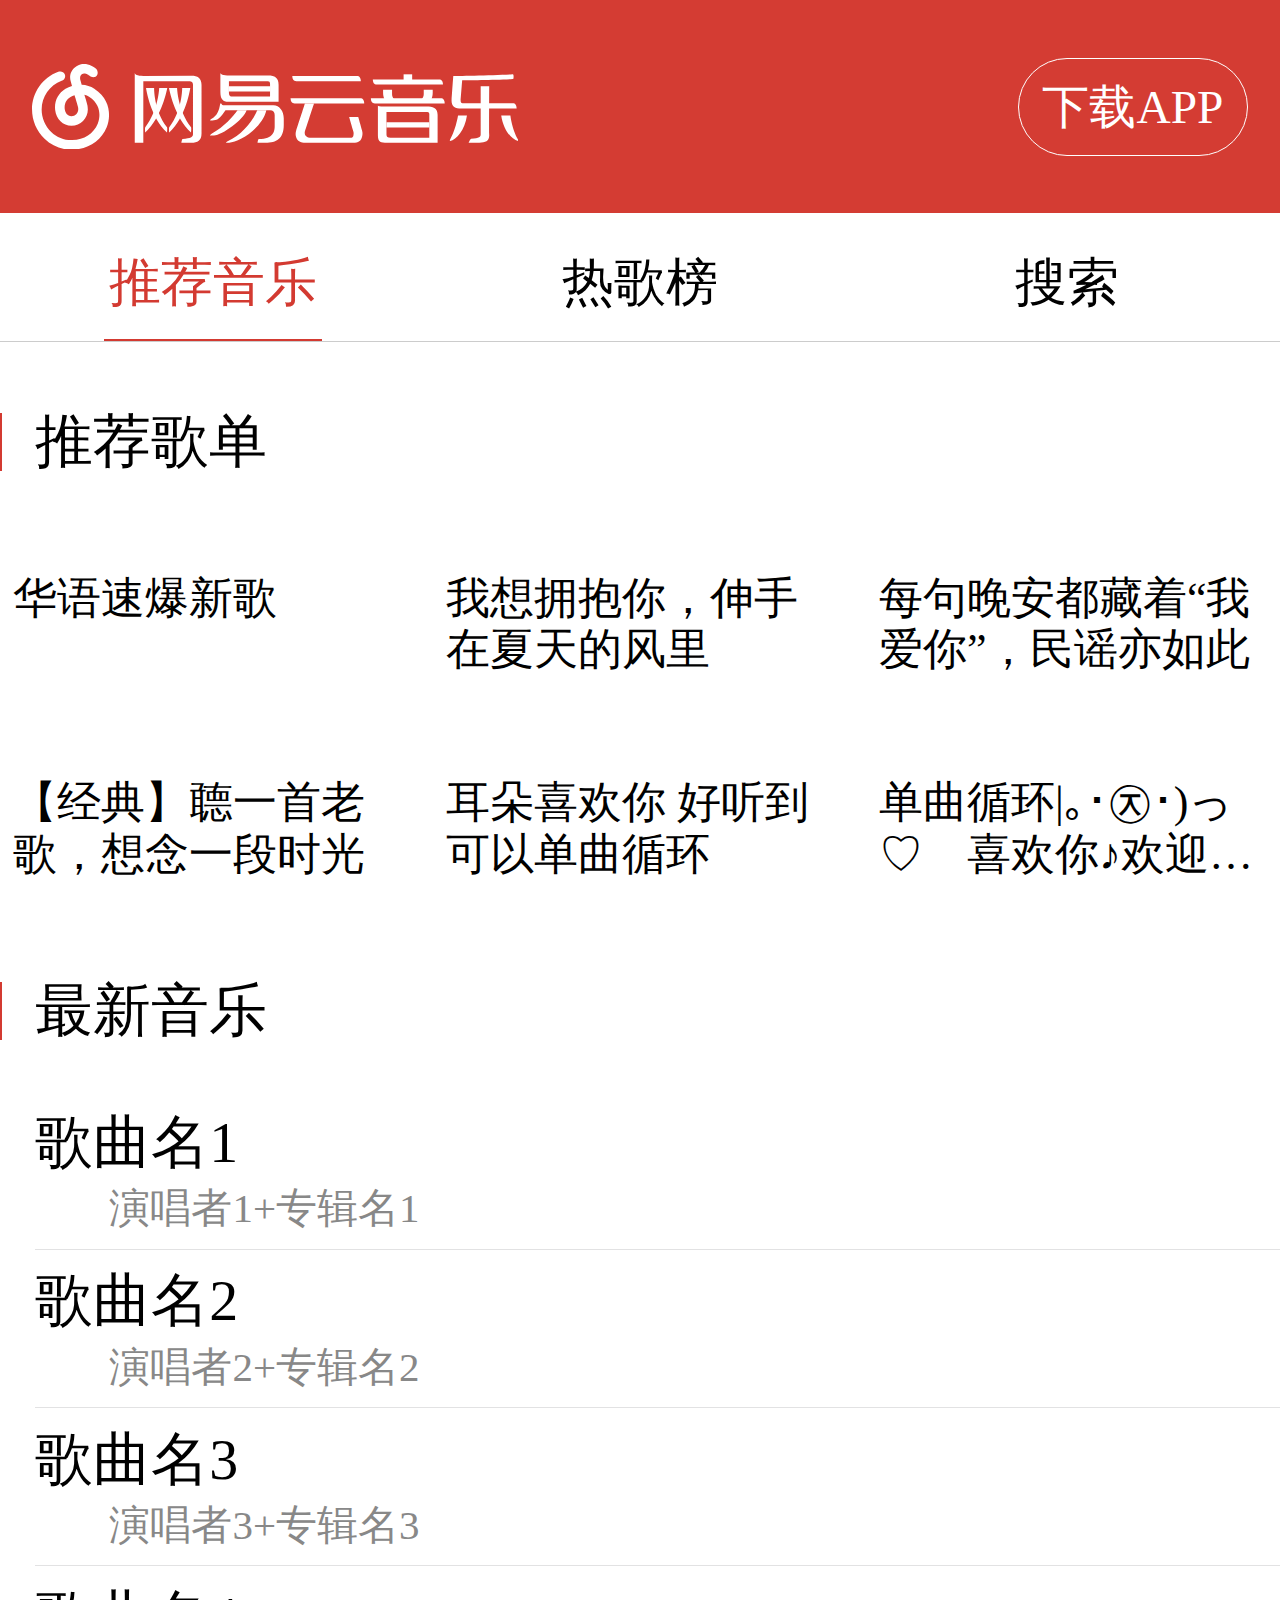
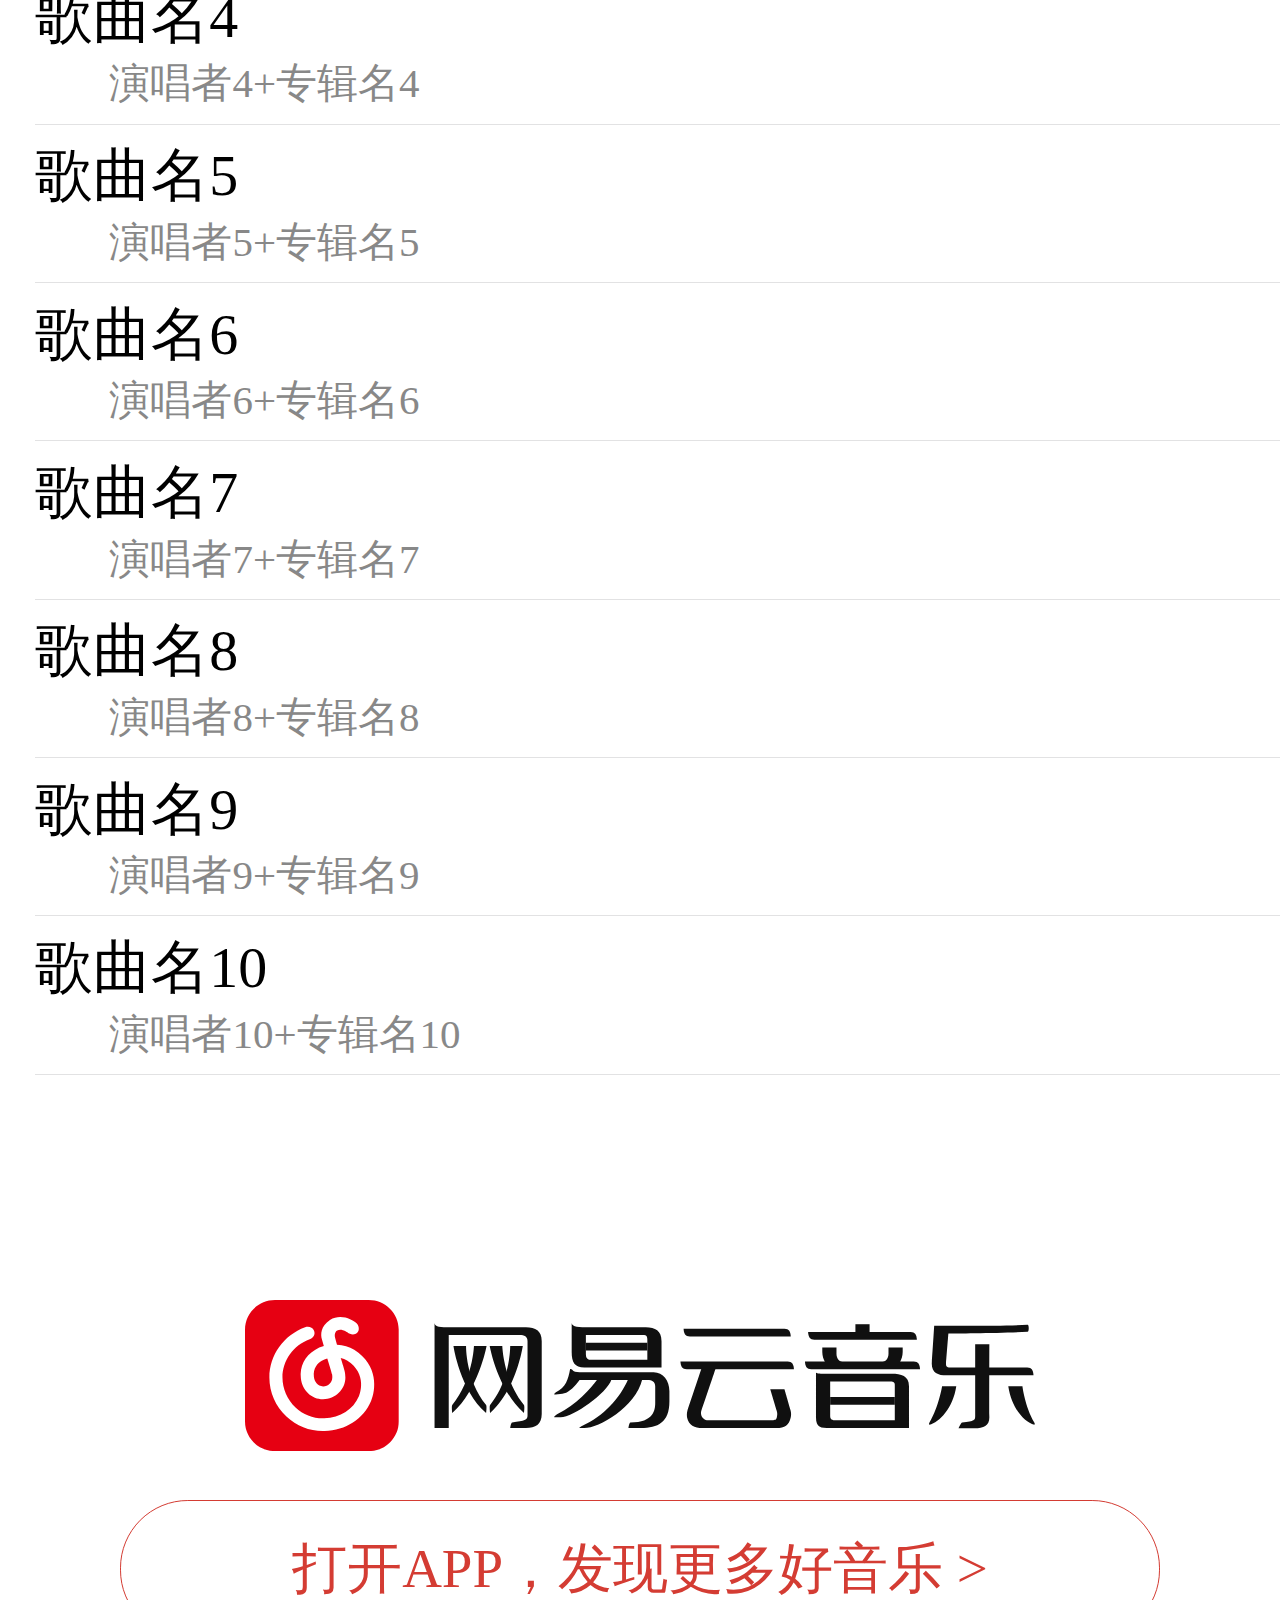
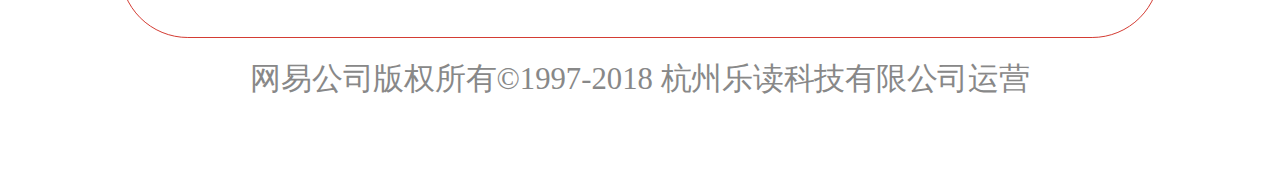
==== commit afd4fd12: "首页完成" ====
--- a/index.html
+++ b/index.html
@@ -96,94 +96,186 @@
         <ol>
             <li>
                 <h3>歌曲名1</h3>
-                演唱者1+专辑名1
-                <a href="#"></a>
+                <p>
+                    <svg class="sq" aria-hidden="true">
+                        <use xlink:href="#icon-sq"></use>
+                    </svg>
+                    演唱者1+专辑名1
+                </p>
+                <a href="#">
+                    <svg class="play">
+                        <use xlink:href="#icon-play-circled"></use>
+                    </svg>
+                </a>
             </li>
             <li>
                 <h3>歌曲名2</h3>
-                演唱者2+专辑名2
-                <a href="#"></a>
+                <p>
+                    <svg class="sq" aria-hidden="true">
+                        <use xlink:href="#icon-sq"></use>
+                    </svg>
+                    演唱者2+专辑名2
+                </p>
+                <a href="#">
+                    <svg class="play">
+                        <use xlink:href="#icon-play-circled"></use>
+                    </svg>
+                </a>
             </li>
             <li>
                 <h3>歌曲名3</h3>
-                演唱者3+专辑名3
-                <a href="#"></a>
+                <p>
+                    <svg class="sq" aria-hidden="true">
+                        <use xlink:href="#icon-sq"></use>
+                    </svg>    
+                    演唱者3+专辑名3</p>
+                <a href="#">
+                    <svg class="play">
+                        <use xlink:href="#icon-play-circled"></use>
+                    </svg>
+                </a>
             </li>
             <li>
                 <h3>歌曲名4</h3>
-                演唱者4+专辑名4
-                <a href="#"></a>
+                <p>
+                    <svg class="sq" aria-hidden="true">
+                        <use xlink:href="#icon-sq"></use>
+                    </svg>
+                    演唱者4+专辑名4
+                </p>
+                <a href="#">
+                    <svg class="play">
+                        <use xlink:href="#icon-play-circled"></use>
+                    </svg>
+                </a>
             </li>
             <li>
                 <h3>歌曲名5</h3>
-                演唱者5+专辑名5
-                <a href="#"></a>
+                <p>
+                    <svg class="sq" aria-hidden="true">
+                        <use xlink:href="#icon-sq"></use>
+                    </svg>
+                    演唱者5+专辑名5
+                </p>
+                <a href="#">
+                    <svg class="play">
+                        <use xlink:href="#icon-play-circled"></use>
+                    </svg>
+                </a>
             </li>
             <li>
                 <h3>歌曲名6</h3>
-                演唱者6+专辑名6
-                <a href="#"></a>
+                <p>
+                    <svg class="sq" aria-hidden="true">
+                        <use xlink:href="#icon-sq"></use>
+                    </svg>
+                    演唱者6+专辑名6
+                </p>
+                <a href="#">
+                    <svg class="play">
+                        <use xlink:href="#icon-play-circled"></use>
+                    </svg>
+                </a>
             </li>
             <li>
                 <h3>歌曲名7</h3>
-                演唱者7+专辑名7
-                <a href="#"></a>
+                <p>
+                    <svg class="sq" aria-hidden="true">
+                        <use xlink:href="#icon-sq"></use>
+                    </svg>
+                    演唱者7+专辑名7
+                </p>
+                <a href="#">
+                    <svg class="play">
+                        <use xlink:href="#icon-play-circled"></use>
+                    </svg>
+                </a>
             </li>
             <li>
                 <h3>歌曲名8</h3>
-                演唱者8+专辑名8
-                <a href="#"></a>
+                <p>
+                    <svg class="sq" aria-hidden="true">
+                        <use xlink:href="#icon-sq"></use>
+                    </svg>
+                    演唱者8+专辑名8
+                </p>
+                <a href="#">
+                    <svg class="play">
+                        <use xlink:href="#icon-play-circled"></use>
+                    </svg>
+                </a>
             </li>
             <li>
                 <h3>歌曲名9</h3>
-                演唱者9+专辑名9
-                <a href="#"></a>
+                <p>
+                    <svg class="sq">
+                        <use xlink:href="#icon-sq"></use>
+                    </svg>
+                    演唱者9+专辑名9
+                </p>
+                <a href="#">
+                    <svg class="play">
+                        <use xlink:href="#icon-play-circled"></use>
+                    </svg>
+                </a>
             </li>
             <li>
                 <h3>歌曲名10</h3>
-                演唱者10+专辑名10
-                <a href="#"></a>
+                <p>
+                    <svg class="sq">
+                        <use xlink:href="#icon-sq"></use>
+                    </svg>
+                    演唱者10+专辑名10
+                </p>
+                <a href="#">
+                    <svg class="play">
+                        <use xlink:href="#icon-play-circled"></use>
+                    </svg>
+                </a>
             </li>
         </ol>
     </section>
     <section class="art">
-        <svg class="logosvg" xmlns="http://www.w3.org/2000/svg" viewBox="0 0 460 88">
-            <path fill-rule="evenodd" fill="#e60012" d="M0,17.171C0,7.688,7.819,0,17.466,0h54.583 c9.646,0,17.466,7.688,17.466,17.171v53.658c0,4.742-1.705,8.789-5.116,12.142c-3.411,3.354-7.527,5.03-12.351,5.03H17.466 C7.819,88.001,0,80.313,0,70.829V17.171z"></path>
-            <path fill="#fff" d="m63.6 29c-2.874-1.817-6.396-2.814-10.02-2.993l-.808-2.892.024.027c-.031-.086-.059-.17-.086-.252l-.239-.855c-.552-2.473.454-3.653.969-4.078.088-.064.179-.129.277-.192 2.364-1.535 5.731.924 5.92 1.068 1.494 1.403 4.229 1.75 5.704.314 1.491-1.451 1.136-4.165-.354-5.617-2.32-2.258-9.443-5.885-15.504-1.951-5.45 3.537-5.558 8.515-4.662 11.392l1.086 3.893c-1.819.51-3.564 1.241-5.159 2.191-5.967 3.559-8.96 9.565-8.212 16.479.767 7.097 6.216 12.247 12.957 12.247 7.157 0 12.978-5.668 12.978-12.636-.097-1.664-.077-1.644-.307-3.131-.224-1.451-2.422-8.271-2.422-8.271 1.35.304 2.613.801 3.702 1.489 12.307 7.788 7.186 20.18 6.955 20.726-3.389 7.919-10.78 12.646-20.277 12.973-6.188.214-12.12-2.041-16.697-6.346-4.829-4.537-7.598-10.895-7.598-17.44 0-9.859 6.369-18.812 15.847-22.274 1.973-.722 3.567-2.776 2.476-5.162-.859-1.875-3.185-2.52-5.158-1.798-12.44 4.546-20.798 16.294-20.798 29.23 0 8.552 3.619 16.857 9.929 22.788 5.819 5.469 13.307 8.445 21.19 8.444.358 0 .719-.006 1.078-.018 12.422-.427 22.536-6.984 27.04-17.509 2.812-6.392 4.38-20.857-9.827-29.85m-12.768 16.15c0 2.868-2.397 5.202-5.344 5.202-3.271 0-5.073-2.898-5.365-5.592-.555-5.135 2.2-7.926 4.609-9.363.977-.582 2.051-1.038 3.172-1.369 0 0 2.598 8.05 2.801 9.297.223 1.379.127 1.825.127 1.825"></path>
-            <g fill="#101010">
-                <path d="m142.75 65.867c0 0-.516-4.094 0-4.726 11.981-14.67 11.718-34.407 11.718-34.407h7.344c-.126.678-3.794 25.512-19.06 39.13"></path>
-                <path d="m162.48 65.867c0 0 .516-4.094 0-4.726-11.981-14.67-12.603-34.407-12.603-34.407h-7.345c.126.678 4.681 25.512 19.948 39.13"></path>
-                <path d="m120.71 65.867c0 0-.515-4.094 0-4.726 11.981-14.67 12.644-34.407 12.644-34.407h7.345c-.126.678-4.721 25.512-19.989 39.13"></path>
-                <path d="m140.44 65.867c0 0 .516-4.094 0-4.726-11.98-14.67-11.677-34.407-11.677-34.407h-7.345c.126.678 3.755 25.512 19.02 39.13"></path>
-                <path d="m163.65 15.904h-45.905c-5.649-.067-7.345-.93-7.345-2.708 0 1.133 0 55.958 0 61.37h8.263v-54.15h41.31c2.741 0 4.591.871 4.591 3.61v43.32c0 2.523-1.514 3.124-8.996 3.947-.636.07-1.104 3.272-1.104 3.272h9.181c5.537 0 9.182-2.029 9.182-8.122v-42.42c0-6.093-3.645-8.123-9.182-8.123"></path>
-                <path d="m259.13 21.319h58.759c-.166-2.751-.963-4.513-3.673-4.513h-58.759c.167 2.752.963 4.513 3.673 4.513"></path>
-                <path d="m316.06 35.761h-62.43c.166 2.751.964 4.513 3.672 4.513h62.43c-.167-2.752-.963-4.513-3.672-4.513"></path>
-                <path fill-rule="evenodd" d="m378.49 61.03h-37.642v-4.512h37.642v4.512"></path>
-                <path d="m363.8 20.426v-6.318h-8.255v6.318h8.255"></path>
-                <path d="m387.67 18.612h-59.678c.167 2.751.964 4.513 3.673 4.513h59.677c-.166-2.752-.963-4.513-3.672-4.513"></path>
-                <path d="m389.51 35.761h-63.35c.166 2.751.963 4.513 3.673 4.513h63.35c-.166-2.752-.963-4.513-3.673-4.513"></path>
-                <path d="m317.72 64.11c-1.168-4.204-3.503-12.11-3.503-12.11h-8.263c0 0 2.677 9.02 3.742 12.521.523 1.718.286 2.467.16 3.387-.326 2.373-1.394 2.144-3.902 2.144h-35.806c-4.287 0-4.971-3.768-4.361-5.528 2.349-6.791 8.263-24.368 8.263-24.368h-8.263c0 0-5.711 17.13-8.01 23.951-.566 1.68-.422 3.659-.25 4.479.924 4.414 4.279 5.979 8.951 5.979h43.15c4.672 0 7.272-1.567 8.196-5.981.173-.821.523-2.234-.101-4.479"></path>
-                <path d="m376.65 42.98h-38.561c-3.396.032-5.509-.172-5.509-.902 0 0 0 21.352 0 26.18 0 6.094 2.727 6.317 8.264 6.317h45.904v-24.368c.0001-6.095-4.561-7.222-10.1-7.222m1.836 8.124v18.954h-33.97c-2.74 0-3.672-.643-3.672-2.707v-19.857h33.05c2.739 0 4.59-.237 4.59 1.805v1.805"></path>
-                <path d="m344.52 31.25v-.902-2.708h-8.263v2.708c0 2.157.702 4.296 1.537 5.744h11.08c-2.74 0-4.357-2.104-4.357-4.842"></path>
-                <path d="m383.08 30.346v-2.708h-8.263v2.708.902c0 2.738-1.617 4.842-4.362 4.842h11.1c.836-1.448 1.526-3.587 1.526-5.744"></path>
-                <path d="m425.31 25.832v41.519c0 2.523-.153 3.124-7.634 3.947-.637.07-2.061 3.386-2.061 3.386h9.396c5.102 0 8.572-1.367 8.561-6.431-.026-11.852 0-42.42 0-42.42h-8.262"></path>
-                <path d="m459.74 71.3c.586.993 0 1.354 0 1.354-5.779-1.489-13.224-9.586-15.15-22.45h8.263c-.0001-.0001 1.37 11.738 6.885 21.1"></path>
-                <path fill-rule="evenodd" d="m234.35 29.432h-35.818v-4.492h35.818v4.492"></path>
-                <path d="m233.43 15.904h-34.888c-6.191 0-8.263-.859-8.263-2.708 0 1.133 0 11.732 0 17.15 0 6.093 1.809 9.02 7.345 9.02h35.807 9.181v-15.343c-.002-6.093-3.646-8.123-9.182-8.123m.918 18.953h-32.13c-2.741 0-3.672-.871-3.672-3.609v-10.831h32.13c2.74 0 3.672-.032 3.672 2.708v11.732"></path>
-                <path d="m205.2 46.25c-3.938 5.417-12.175 14.665-23.18 20.2-.637.319-2.384 1.805-1.836 1.805 1.147 0 .479 0 3.672 0 7.262 0 27.05-13.988 29.609-22h-8.263"></path>
-                <path d="m223.1 46.25c-4.625 10.639-14.276 21.563-26.854 27.08-.654.286-1.926 1.24-1.377 1.24 1.376 0 2.066 0 2.754 0 8.409 0 29.902-12.262 33.741-28.317h-8.264"></path>
-                <path d="m247.2 53.02c0-6.095-3.645-10.944-9.181-10.944h-43.15c-1.977-.045-3.645-.172-4.132-1.241-.352-.771-1.376-.676-1.376-.676-1.069 6.146-2.452 10.509-8.263 13.538-.25.105-1.524 1.292-.688 1.354 1.619.119 4.143-.324 5.508-.677 3.185-.823 6.293-4.333 8.952-7.785h39.479c2.757.011 4.59.984 4.59 3.724v9.477c0 4.106-.745 11.507-14.502 11.507-.64 0-1.104 3.272-1.104 3.272h7.345c9.767 0 16.525-3.325 16.525-15.456v-6.093z"></path>
-                <path d="m455.61 39.37h-43.15c-2.741 0-4.344.015-4.132-2.595.224-2.775 1.377-17.262 1.377-17.262 3.71-.003 31.04-.176 46.13-1.016.884-.05.896-4.114 0-4.062-15.1.884-46.13.563-46.13.563h-8.264c0 0-.927 15.14-1.376 21.1-.453 6.01 3.186 7.785 8.722 7.785h50.5c-.165-2.75-.962-4.511-3.672-4.511"></path>
-                <path d="m398.69 71.3c-.585.993 0 1.354 0 1.354 5.778-1.489 13.682-9.586 15.608-22.45h-8.264c0-.0001-1.829 11.738-7.344 21.1"></path>
-            </g>
-        </svg>
-        <a href="#">
+        <div class="logo">
+            <svg class="logosvg" xmlns="http://www.w3.org/2000/svg" viewBox="0 0 460 88">
+                <path fill-rule="evenodd" fill="#e60012" d="M0,17.171C0,7.688,7.819,0,17.466,0h54.583 c9.646,0,17.466,7.688,17.466,17.171v53.658c0,4.742-1.705,8.789-5.116,12.142c-3.411,3.354-7.527,5.03-12.351,5.03H17.466 C7.819,88.001,0,80.313,0,70.829V17.171z"></path>
+                <path fill="#fff" d="m63.6 29c-2.874-1.817-6.396-2.814-10.02-2.993l-.808-2.892.024.027c-.031-.086-.059-.17-.086-.252l-.239-.855c-.552-2.473.454-3.653.969-4.078.088-.064.179-.129.277-.192 2.364-1.535 5.731.924 5.92 1.068 1.494 1.403 4.229 1.75 5.704.314 1.491-1.451 1.136-4.165-.354-5.617-2.32-2.258-9.443-5.885-15.504-1.951-5.45 3.537-5.558 8.515-4.662 11.392l1.086 3.893c-1.819.51-3.564 1.241-5.159 2.191-5.967 3.559-8.96 9.565-8.212 16.479.767 7.097 6.216 12.247 12.957 12.247 7.157 0 12.978-5.668 12.978-12.636-.097-1.664-.077-1.644-.307-3.131-.224-1.451-2.422-8.271-2.422-8.271 1.35.304 2.613.801 3.702 1.489 12.307 7.788 7.186 20.18 6.955 20.726-3.389 7.919-10.78 12.646-20.277 12.973-6.188.214-12.12-2.041-16.697-6.346-4.829-4.537-7.598-10.895-7.598-17.44 0-9.859 6.369-18.812 15.847-22.274 1.973-.722 3.567-2.776 2.476-5.162-.859-1.875-3.185-2.52-5.158-1.798-12.44 4.546-20.798 16.294-20.798 29.23 0 8.552 3.619 16.857 9.929 22.788 5.819 5.469 13.307 8.445 21.19 8.444.358 0 .719-.006 1.078-.018 12.422-.427 22.536-6.984 27.04-17.509 2.812-6.392 4.38-20.857-9.827-29.85m-12.768 16.15c0 2.868-2.397 5.202-5.344 5.202-3.271 0-5.073-2.898-5.365-5.592-.555-5.135 2.2-7.926 4.609-9.363.977-.582 2.051-1.038 3.172-1.369 0 0 2.598 8.05 2.801 9.297.223 1.379.127 1.825.127 1.825"></path>
+                <g fill="#101010">
+                    <path d="m142.75 65.867c0 0-.516-4.094 0-4.726 11.981-14.67 11.718-34.407 11.718-34.407h7.344c-.126.678-3.794 25.512-19.06 39.13"></path>
+                    <path d="m162.48 65.867c0 0 .516-4.094 0-4.726-11.981-14.67-12.603-34.407-12.603-34.407h-7.345c.126.678 4.681 25.512 19.948 39.13"></path>
+                    <path d="m120.71 65.867c0 0-.515-4.094 0-4.726 11.981-14.67 12.644-34.407 12.644-34.407h7.345c-.126.678-4.721 25.512-19.989 39.13"></path>
+                    <path d="m140.44 65.867c0 0 .516-4.094 0-4.726-11.98-14.67-11.677-34.407-11.677-34.407h-7.345c.126.678 3.755 25.512 19.02 39.13"></path>
+                    <path d="m163.65 15.904h-45.905c-5.649-.067-7.345-.93-7.345-2.708 0 1.133 0 55.958 0 61.37h8.263v-54.15h41.31c2.741 0 4.591.871 4.591 3.61v43.32c0 2.523-1.514 3.124-8.996 3.947-.636.07-1.104 3.272-1.104 3.272h9.181c5.537 0 9.182-2.029 9.182-8.122v-42.42c0-6.093-3.645-8.123-9.182-8.123"></path>
+                    <path d="m259.13 21.319h58.759c-.166-2.751-.963-4.513-3.673-4.513h-58.759c.167 2.752.963 4.513 3.673 4.513"></path>
+                    <path d="m316.06 35.761h-62.43c.166 2.751.964 4.513 3.672 4.513h62.43c-.167-2.752-.963-4.513-3.672-4.513"></path>
+                    <path fill-rule="evenodd" d="m378.49 61.03h-37.642v-4.512h37.642v4.512"></path>
+                    <path d="m363.8 20.426v-6.318h-8.255v6.318h8.255"></path>
+                    <path d="m387.67 18.612h-59.678c.167 2.751.964 4.513 3.673 4.513h59.677c-.166-2.752-.963-4.513-3.672-4.513"></path>
+                    <path d="m389.51 35.761h-63.35c.166 2.751.963 4.513 3.673 4.513h63.35c-.166-2.752-.963-4.513-3.673-4.513"></path>
+                    <path d="m317.72 64.11c-1.168-4.204-3.503-12.11-3.503-12.11h-8.263c0 0 2.677 9.02 3.742 12.521.523 1.718.286 2.467.16 3.387-.326 2.373-1.394 2.144-3.902 2.144h-35.806c-4.287 0-4.971-3.768-4.361-5.528 2.349-6.791 8.263-24.368 8.263-24.368h-8.263c0 0-5.711 17.13-8.01 23.951-.566 1.68-.422 3.659-.25 4.479.924 4.414 4.279 5.979 8.951 5.979h43.15c4.672 0 7.272-1.567 8.196-5.981.173-.821.523-2.234-.101-4.479"></path>
+                    <path d="m376.65 42.98h-38.561c-3.396.032-5.509-.172-5.509-.902 0 0 0 21.352 0 26.18 0 6.094 2.727 6.317 8.264 6.317h45.904v-24.368c.0001-6.095-4.561-7.222-10.1-7.222m1.836 8.124v18.954h-33.97c-2.74 0-3.672-.643-3.672-2.707v-19.857h33.05c2.739 0 4.59-.237 4.59 1.805v1.805"></path>
+                    <path d="m344.52 31.25v-.902-2.708h-8.263v2.708c0 2.157.702 4.296 1.537 5.744h11.08c-2.74 0-4.357-2.104-4.357-4.842"></path>
+                    <path d="m383.08 30.346v-2.708h-8.263v2.708.902c0 2.738-1.617 4.842-4.362 4.842h11.1c.836-1.448 1.526-3.587 1.526-5.744"></path>
+                    <path d="m425.31 25.832v41.519c0 2.523-.153 3.124-7.634 3.947-.637.07-2.061 3.386-2.061 3.386h9.396c5.102 0 8.572-1.367 8.561-6.431-.026-11.852 0-42.42 0-42.42h-8.262"></path>
+                    <path d="m459.74 71.3c.586.993 0 1.354 0 1.354-5.779-1.489-13.224-9.586-15.15-22.45h8.263c-.0001-.0001 1.37 11.738 6.885 21.1"></path>
+                    <path fill-rule="evenodd" d="m234.35 29.432h-35.818v-4.492h35.818v4.492"></path>
+                    <path d="m233.43 15.904h-34.888c-6.191 0-8.263-.859-8.263-2.708 0 1.133 0 11.732 0 17.15 0 6.093 1.809 9.02 7.345 9.02h35.807 9.181v-15.343c-.002-6.093-3.646-8.123-9.182-8.123m.918 18.953h-32.13c-2.741 0-3.672-.871-3.672-3.609v-10.831h32.13c2.74 0 3.672-.032 3.672 2.708v11.732"></path>
+                    <path d="m205.2 46.25c-3.938 5.417-12.175 14.665-23.18 20.2-.637.319-2.384 1.805-1.836 1.805 1.147 0 .479 0 3.672 0 7.262 0 27.05-13.988 29.609-22h-8.263"></path>
+                    <path d="m223.1 46.25c-4.625 10.639-14.276 21.563-26.854 27.08-.654.286-1.926 1.24-1.377 1.24 1.376 0 2.066 0 2.754 0 8.409 0 29.902-12.262 33.741-28.317h-8.264"></path>
+                    <path d="m247.2 53.02c0-6.095-3.645-10.944-9.181-10.944h-43.15c-1.977-.045-3.645-.172-4.132-1.241-.352-.771-1.376-.676-1.376-.676-1.069 6.146-2.452 10.509-8.263 13.538-.25.105-1.524 1.292-.688 1.354 1.619.119 4.143-.324 5.508-.677 3.185-.823 6.293-4.333 8.952-7.785h39.479c2.757.011 4.59.984 4.59 3.724v9.477c0 4.106-.745 11.507-14.502 11.507-.64 0-1.104 3.272-1.104 3.272h7.345c9.767 0 16.525-3.325 16.525-15.456v-6.093z"></path>
+                    <path d="m455.61 39.37h-43.15c-2.741 0-4.344.015-4.132-2.595.224-2.775 1.377-17.262 1.377-17.262 3.71-.003 31.04-.176 46.13-1.016.884-.05.896-4.114 0-4.062-15.1.884-46.13.563-46.13.563h-8.264c0 0-.927 15.14-1.376 21.1-.453 6.01 3.186 7.785 8.722 7.785h50.5c-.165-2.75-.962-4.511-3.672-4.511"></path>
+                    <path d="m398.69 71.3c-.585.993 0 1.354 0 1.354 5.778-1.489 13.682-9.586 15.608-22.45h-8.264c0-.0001-1.829 11.738-7.344 21.1"></path>
+                </g>
+            </svg>
+        </div>
+        <a href="#" class="openApp">
             打开APP，发现更多好音乐 >
         </a>
         <footer class="copyright">
             网易公司版权所有©1997-2018   杭州乐读科技有限公司运营
         </footer>
     </section>
+    <script src="//at.alicdn.com/t/font_694920_euvpg8pisl.js"></script>
 </body>
 
 </html>--- a/index.css
+++ b/index.css
@@ -1,21 +1,22 @@
 *{ margin: 0; padding: 0; box-sizing: border-box; }
 *::before, *::after{ box-sizing: border-box; }
 ul,ol{ list-style: none; }
+h1,h2,h3{font-weight: normal;}
 
 body{ font-size: 3.7vw; }
 
-section>h2:first-child{ font-size: 2vw; border-left: 5px solid #d33a31; margin: 1.8em 0; font-weight: normal; padding-left: 2.6vw; line-height: 1; }
+section>h2:first-child{ font-size: 4.53vw; border-left: 2px solid #d33a31; margin: 4vw 0; font-weight: normal; padding-left: 2.6vw; line-height: 1; }
 
 .topbar{ background: #d43c33; padding: 4.5vw 2.5vw; display: flex; align-items: center; justify-content: space-between; }
 .topbar .logo{ width: 38vw; }
-.topbar .downloadApp{ line-height: 7.5vw; border: 2px solid white; border-radius: 4.25vw; display: block; color: white; text-decoration: none; padding: 0 .5em; }
+.topbar .downloadApp{ line-height: 7.5vw; border: 1px solid white; border-radius: 4.25vw; display: block; color: white; text-decoration: none; padding: 0 .5em; }
 
 .siteNav{}
-.siteNav > ol{ display:flex; text-align: center; line-height: 12vw; border-bottom: 1px solid #ccc; font-size: 1.1em; }
+.siteNav > ol{ display:flex; text-align: center; border-bottom: 1px solid #ccc; font-size: 1.1em; }
 .siteNav > ol > li{ flex: 1; }
 .siteNav > ol > li.active{ color: #d33a31; }
-.siteNav > ol > li> span{ height: 10vw; line-height: 11vw; display: inline-block; position: relative; }
-.siteNav > ol > li.active> span::before{ content: ''; position: absolute; bottom: 0; border-top: 4px solid #d33a31; left: -2vw; right: -2vw; }
+.siteNav > ol > li> span{ height: 10vw; line-height: 11vw; display: inline-block; position: relative; padding: 0 5px;}
+.siteNav > ol > li.active> span::after{ content: ''; position: absolute; bottom: 0; border-top: 2px solid #d33a31; left: 0vw; width: 100%;}
 
 
 .playlists{ margin-top: 5.5vw; }
@@ -25,5 +26,15 @@
 .playlists > ul li p{ padding: 0 1vw; line-height: 4vw; height: 8vw; display: -webkit-box; -webkit-line-clamp: 2; -webkit-box-orient: vertical; overflow: hidden; text-overflow: ellipsis;}
 
 .lastestMusic{}
+.lastestMusic > ol{padding-left: calc(2.6vw + 2px);}
+.lastestMusic > ol > li{border-bottom: 1px solid #e2e2e3; padding: 1vw 0; position: relative;}
+.lastestMusic > ol > li h3{font-size: 4.53vw;}
+.lastestMusic > ol > li p{font-size: 3.2vw; color: #888; line-height: 1; display: flex; align-items: center; }
+.lastestMusic > ol > li svg.play{ width: 5.9vw; height: 5.9vw; position: absolute; right: 4vw; top: 50%; transform: translateY(-50%); fill: #aaaaaa;}
+.lastestMusic > ol > li svg.sq{ width: 4.2vw; height: 4.2vw; margin-right: 0.5em; fill: #fe672e;}
 
-section.art{}+section.art{ background: transparent url(http://s3.music.126.net/m/s/img/recommand_bg_2x.png?d045fafc60e017b653f8065a87496922) no-repeat center; padding-top: 17.6vw; padding-bottom: 5vw; }
+section.art .logo{ text-align: center; }
+section.art .logosvg{ width: 61.7vw; }
+section.art .openApp{ display:block; max-width: 81.3vw; padding: 1vw 0; margin: 0 auto; text-align: center; color: #d43c33; border: 1px solid; font-size: 4.3vw; text-decoration: none; line-height: 8.6vw; border-radius: 5.3vw; margin-bottom: 1vw; margin-top: 3vw;}
+section.art .copyright{ font-size: 3.2vw; transform: scale(.75); text-align: center; color: #888;}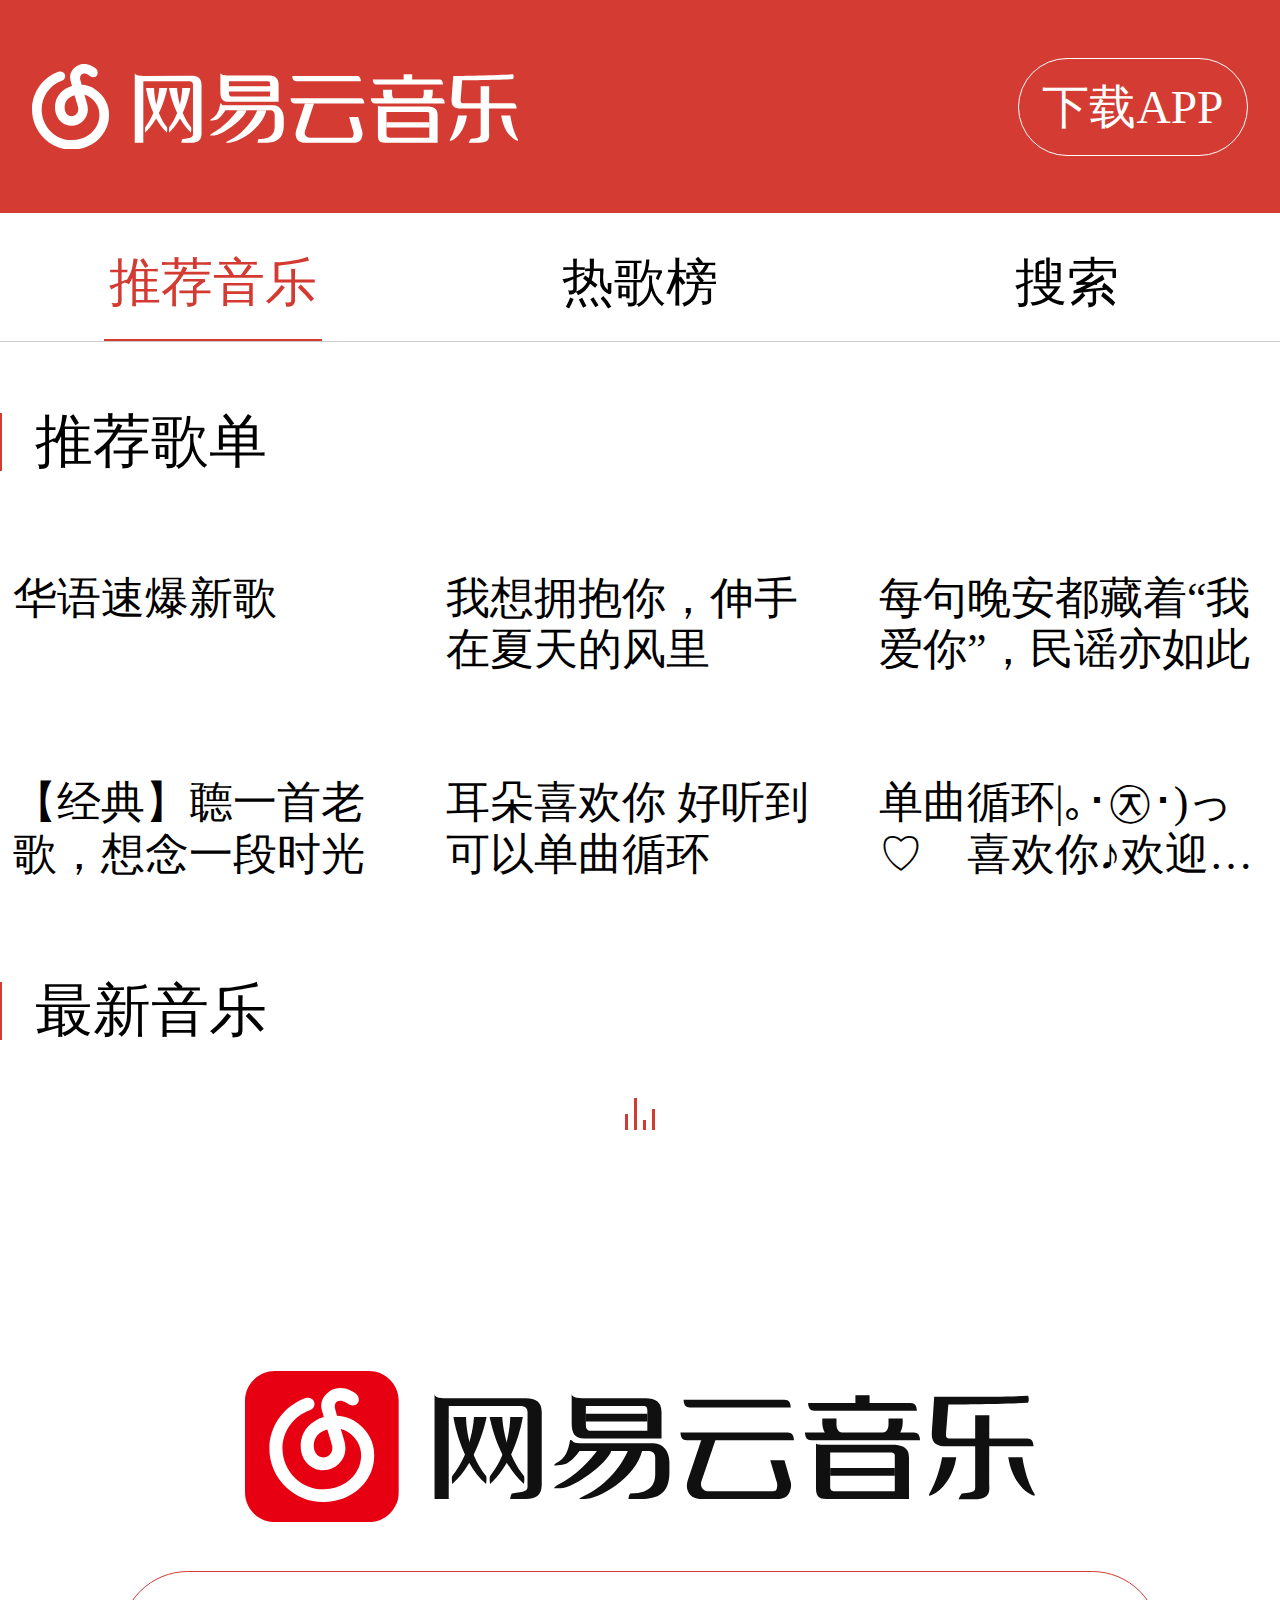
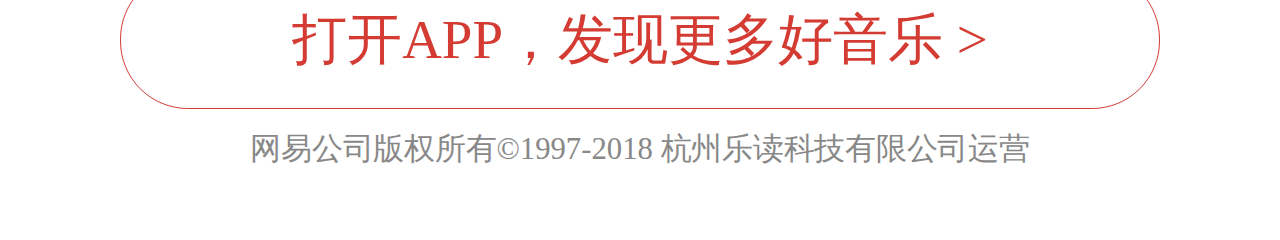
==== commit 42f957a0: "完成最新音乐" ====
--- a/index.html
+++ b/index.html
@@ -93,147 +93,10 @@
     </section>
     <section class="lastestMusic">
         <h2>最新音乐</h2>
-        <ol>
-            <li>
-                <h3>歌曲名1</h3>
-                <p>
-                    <svg class="sq" aria-hidden="true">
-                        <use xlink:href="#icon-sq"></use>
-                    </svg>
-                    演唱者1+专辑名1
-                </p>
-                <a href="#">
-                    <svg class="play">
-                        <use xlink:href="#icon-play-circled"></use>
-                    </svg>
-                </a>
-            </li>
-            <li>
-                <h3>歌曲名2</h3>
-                <p>
-                    <svg class="sq" aria-hidden="true">
-                        <use xlink:href="#icon-sq"></use>
-                    </svg>
-                    演唱者2+专辑名2
-                </p>
-                <a href="#">
-                    <svg class="play">
-                        <use xlink:href="#icon-play-circled"></use>
-                    </svg>
-                </a>
-            </li>
-            <li>
-                <h3>歌曲名3</h3>
-                <p>
-                    <svg class="sq" aria-hidden="true">
-                        <use xlink:href="#icon-sq"></use>
-                    </svg>    
-                    演唱者3+专辑名3</p>
-                <a href="#">
-                    <svg class="play">
-                        <use xlink:href="#icon-play-circled"></use>
-                    </svg>
-                </a>
-            </li>
-            <li>
-                <h3>歌曲名4</h3>
-                <p>
-                    <svg class="sq" aria-hidden="true">
-                        <use xlink:href="#icon-sq"></use>
-                    </svg>
-                    演唱者4+专辑名4
-                </p>
-                <a href="#">
-                    <svg class="play">
-                        <use xlink:href="#icon-play-circled"></use>
-                    </svg>
-                </a>
-            </li>
-            <li>
-                <h3>歌曲名5</h3>
-                <p>
-                    <svg class="sq" aria-hidden="true">
-                        <use xlink:href="#icon-sq"></use>
-                    </svg>
-                    演唱者5+专辑名5
-                </p>
-                <a href="#">
-                    <svg class="play">
-                        <use xlink:href="#icon-play-circled"></use>
-                    </svg>
-                </a>
-            </li>
-            <li>
-                <h3>歌曲名6</h3>
-                <p>
-                    <svg class="sq" aria-hidden="true">
-                        <use xlink:href="#icon-sq"></use>
-                    </svg>
-                    演唱者6+专辑名6
-                </p>
-                <a href="#">
-                    <svg class="play">
-                        <use xlink:href="#icon-play-circled"></use>
-                    </svg>
-                </a>
-            </li>
-            <li>
-                <h3>歌曲名7</h3>
-                <p>
-                    <svg class="sq" aria-hidden="true">
-                        <use xlink:href="#icon-sq"></use>
-                    </svg>
-                    演唱者7+专辑名7
-                </p>
-                <a href="#">
-                    <svg class="play">
-                        <use xlink:href="#icon-play-circled"></use>
-                    </svg>
-                </a>
-            </li>
-            <li>
-                <h3>歌曲名8</h3>
-                <p>
-                    <svg class="sq" aria-hidden="true">
-                        <use xlink:href="#icon-sq"></use>
-                    </svg>
-                    演唱者8+专辑名8
-                </p>
-                <a href="#">
-                    <svg class="play">
-                        <use xlink:href="#icon-play-circled"></use>
-                    </svg>
-                </a>
-            </li>
-            <li>
-                <h3>歌曲名9</h3>
-                <p>
-                    <svg class="sq">
-                        <use xlink:href="#icon-sq"></use>
-                    </svg>
-                    演唱者9+专辑名9
-                </p>
-                <a href="#">
-                    <svg class="play">
-                        <use xlink:href="#icon-play-circled"></use>
-                    </svg>
-                </a>
-            </li>
-            <li>
-                <h3>歌曲名10</h3>
-                <p>
-                    <svg class="sq">
-                        <use xlink:href="#icon-sq"></use>
-                    </svg>
-                    演唱者10+专辑名10
-                </p>
-                <a href="#">
-                    <svg class="play">
-                        <use xlink:href="#icon-play-circled"></use>
-                    </svg>
-                </a>
-            </li>
-        </ol>
+        <p>
+            <img id="lastestMusicLoading" src="./images/download.gif" alt="">
+        </p>
+        <ol id="lastestMusic"></ol>
     </section>
     <section class="art">
         <div class="logo">
@@ -276,6 +139,8 @@
         </footer>
     </section>
     <script src="//at.alicdn.com/t/font_694920_euvpg8pisl.js"></script>
+    <script src="//cdn.bootcss.com/jquery/3.3.1/jquery.min.js"></script>
+    <script src="index.js"></script>
 </body>
 
 </html>--- a/index.css
+++ b/index.css
@@ -26,8 +26,10 @@
 .playlists > ul li p{ padding: 0 1vw; line-height: 4vw; height: 8vw; display: -webkit-box; -webkit-line-clamp: 2; -webkit-box-orient: vertical; overflow: hidden; text-overflow: ellipsis;}
 
 .lastestMusic{}
+.lastestMusic > p { text-align: center; }
 .lastestMusic > ol{padding-left: calc(2.6vw + 2px);}
 .lastestMusic > ol > li{border-bottom: 1px solid #e2e2e3; padding: 1vw 0; position: relative;}
+.lastestMusic > ol > li a{ text-decoration: none; color: inherit; }
 .lastestMusic > ol > li h3{font-size: 4.53vw;}
 .lastestMusic > ol > li p{font-size: 3.2vw; color: #888; line-height: 1; display: flex; align-items: center; }
 .lastestMusic > ol > li svg.play{ width: 5.9vw; height: 5.9vw; position: absolute; right: 4vw; top: 50%; transform: translateY(-50%); fill: #aaaaaa;}
